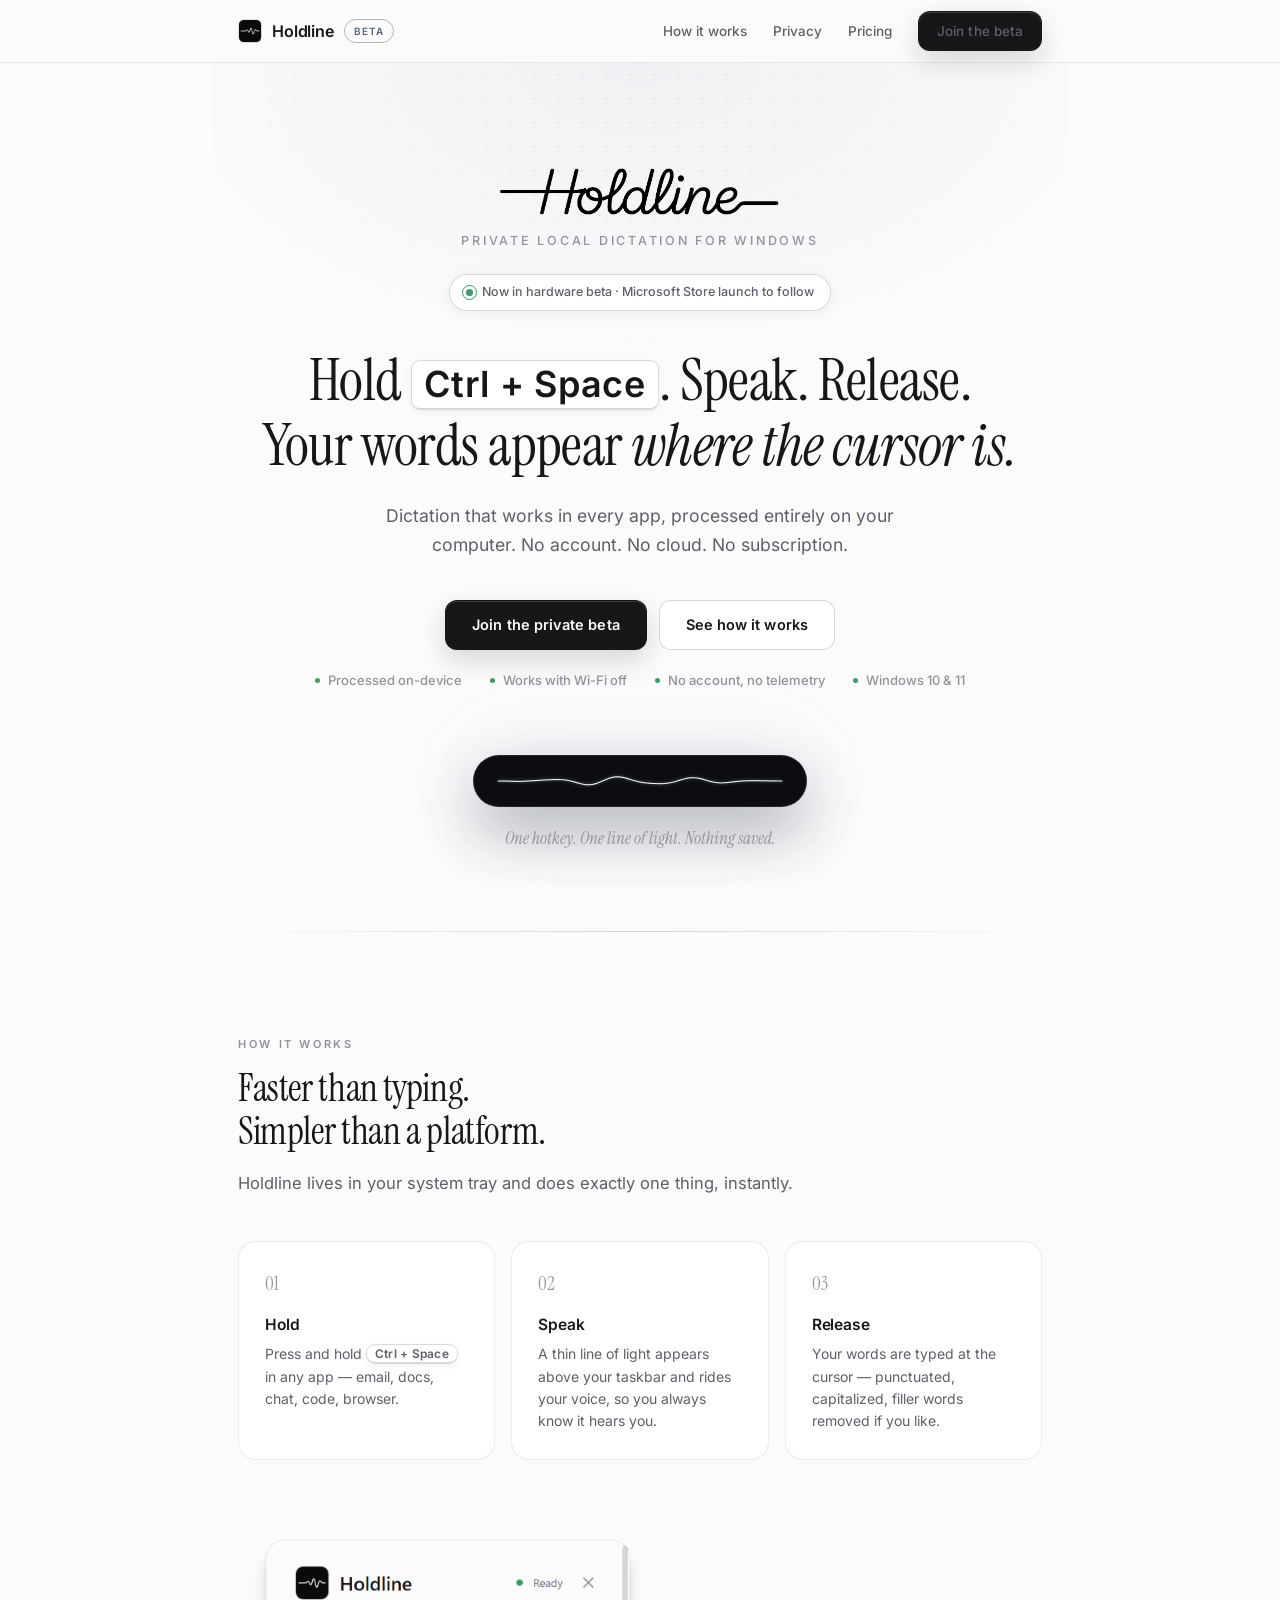
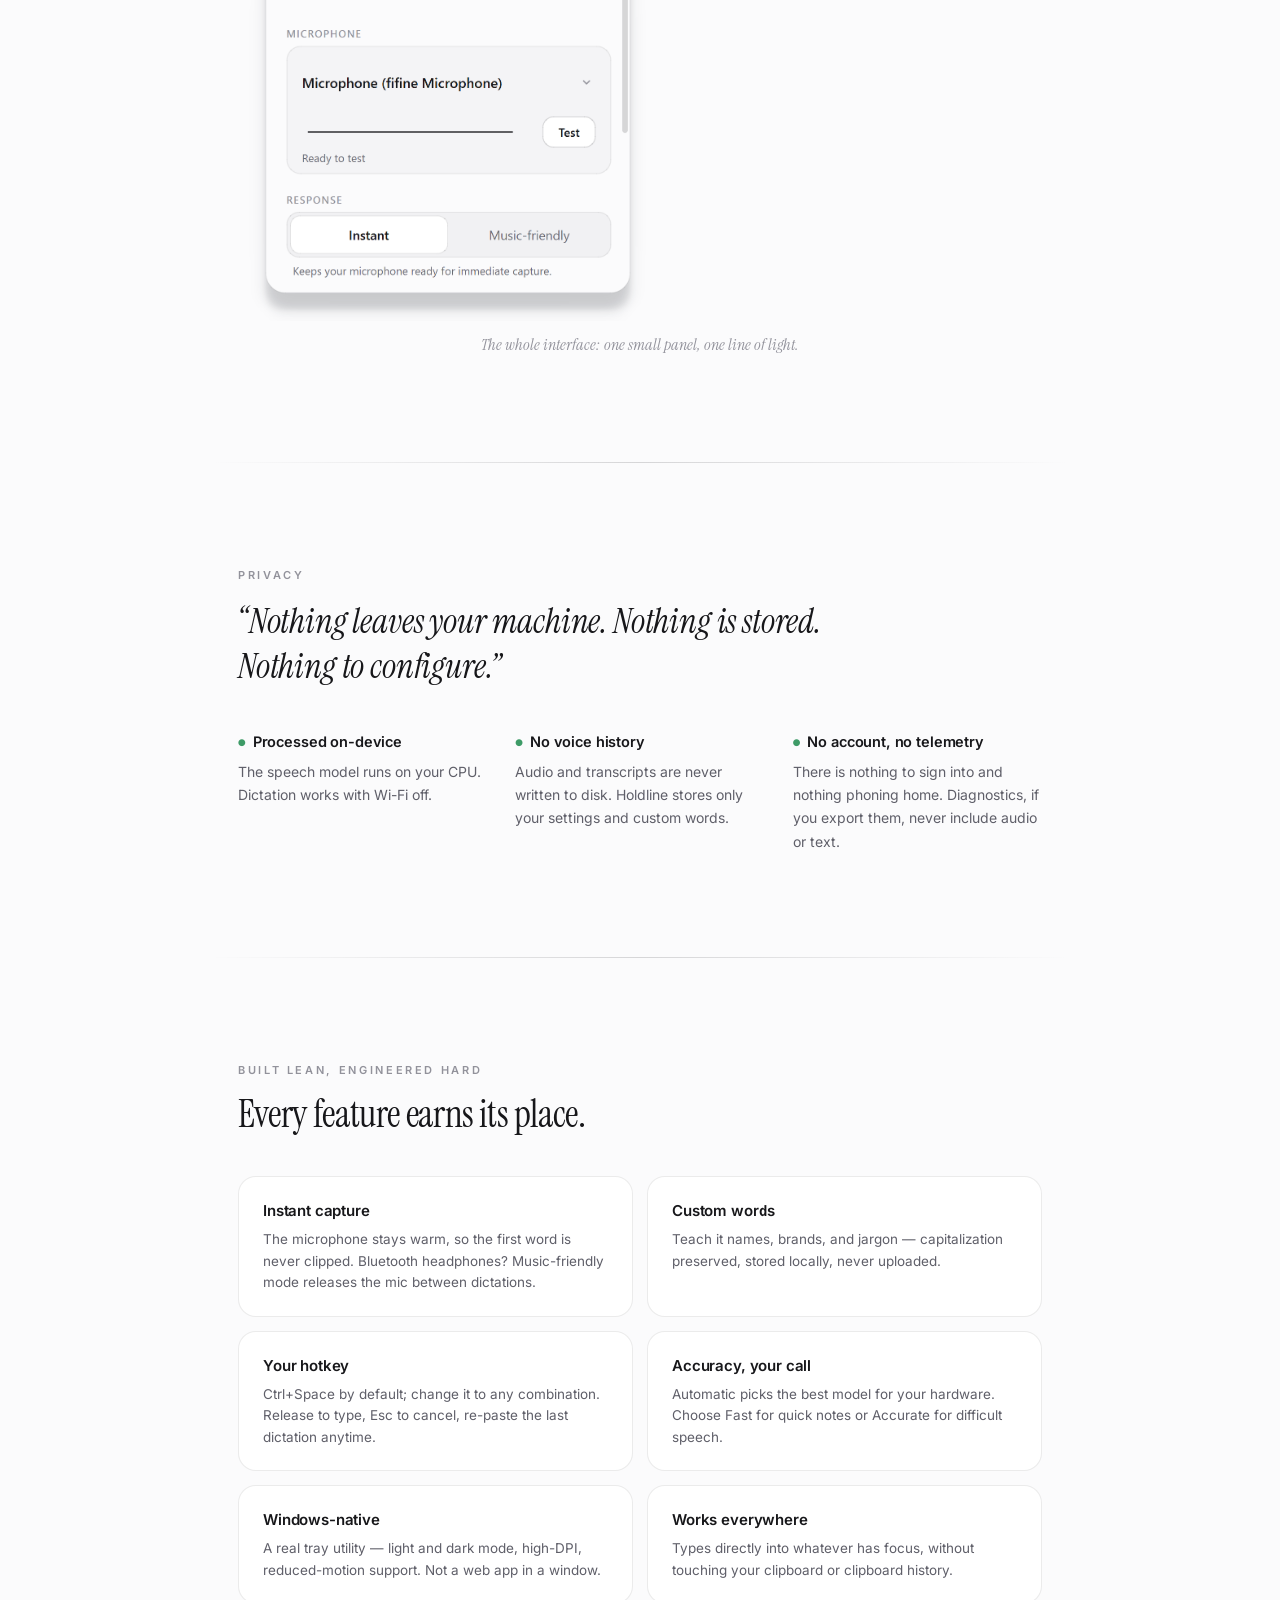
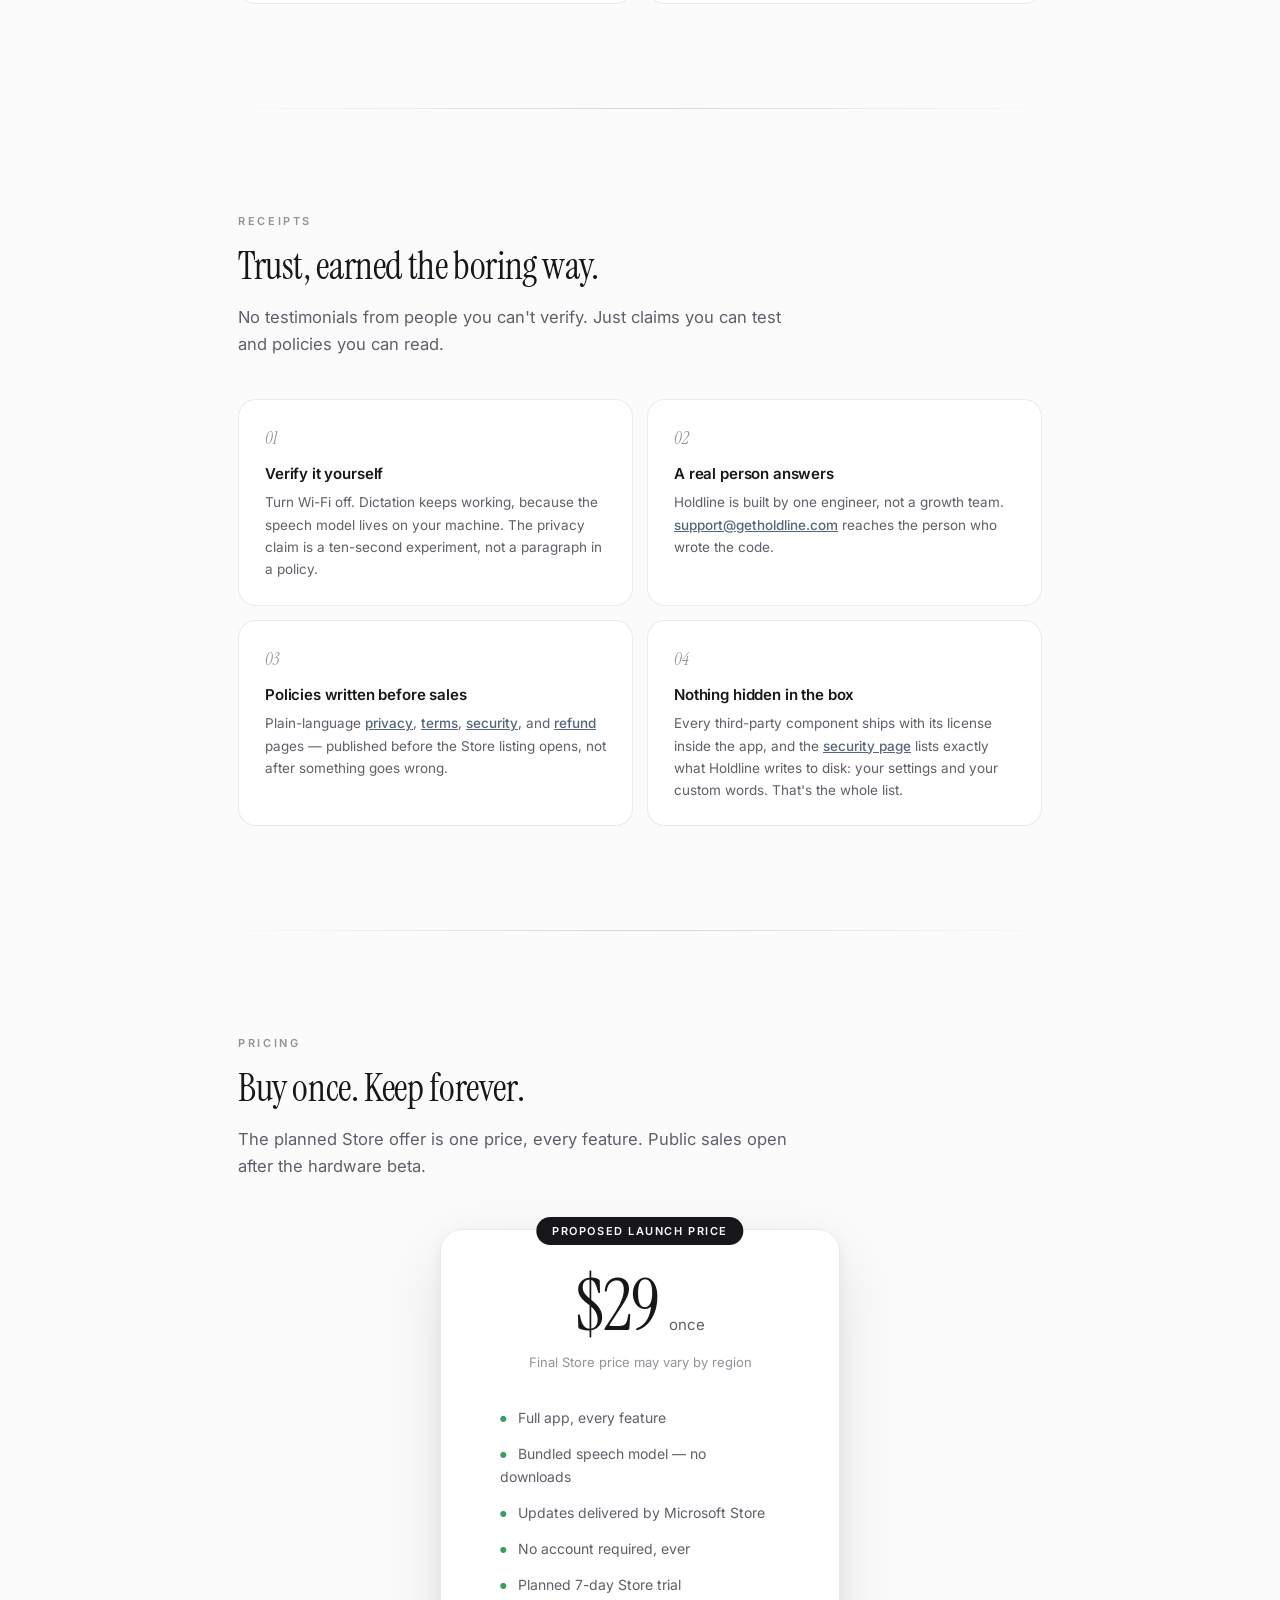
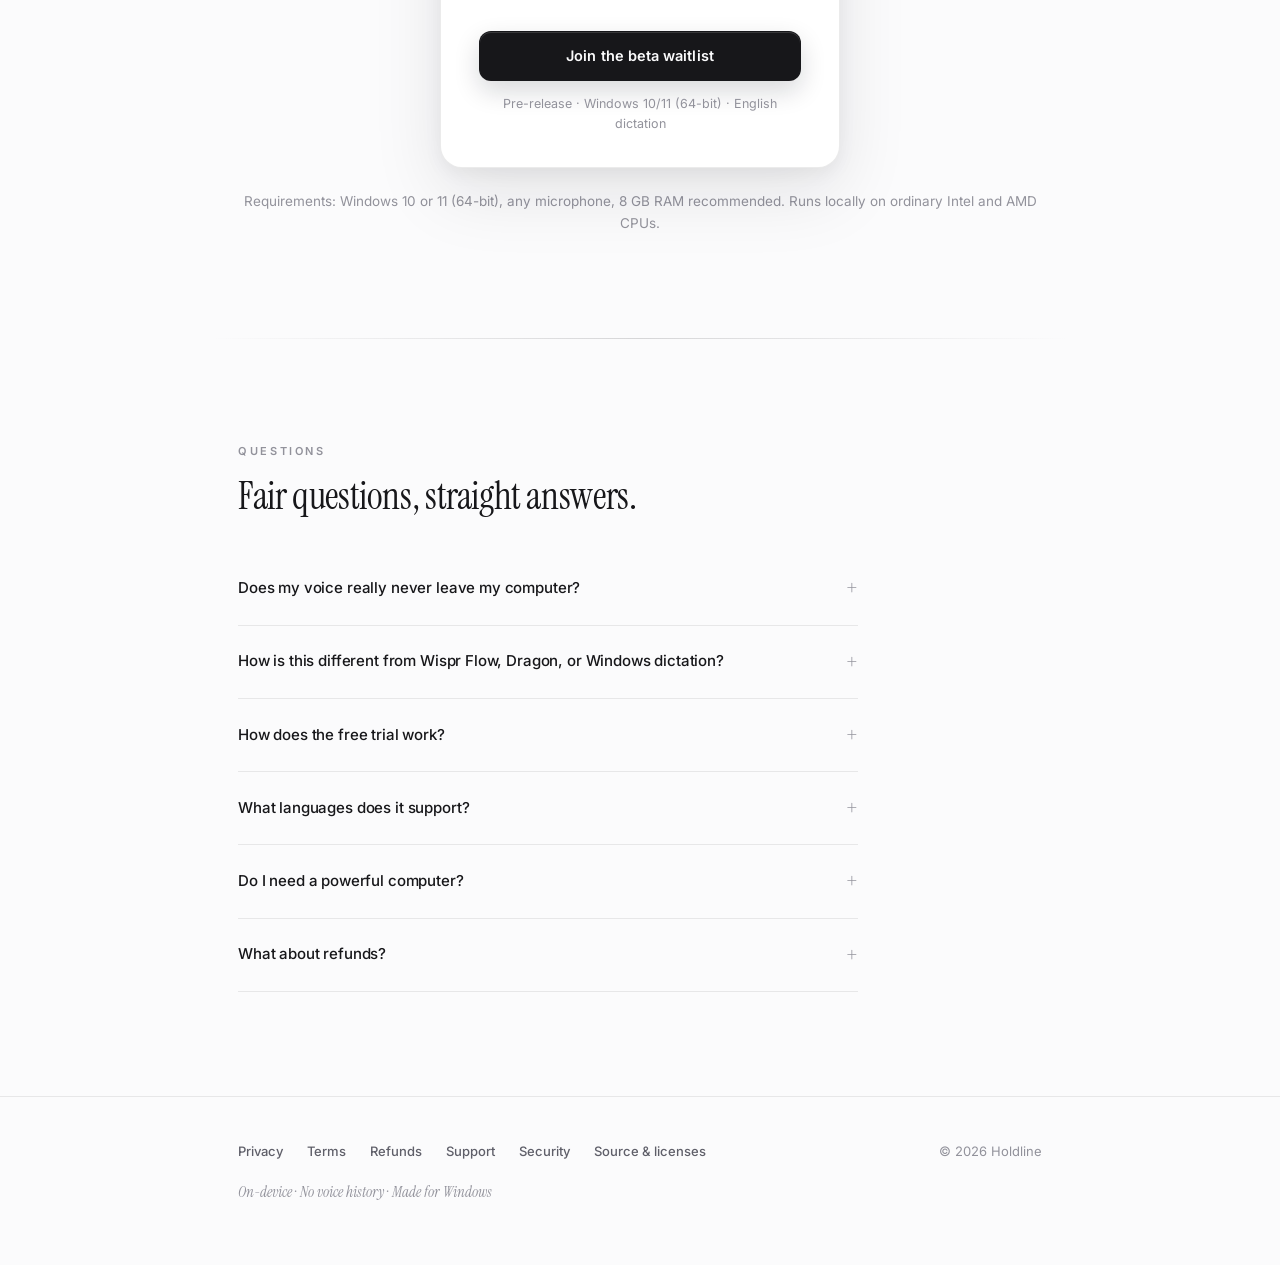
==== index.html @ 954774ad "Holdline storefront" ====
<!DOCTYPE html>
<html lang="en">
<head>
<meta charset="UTF-8">
<meta name="viewport" content="width=device-width, initial-scale=1.0">
<title>Holdline — private local dictation for Windows</title>
<meta name="description" content="Hold Ctrl+Space, speak, release — your words appear where the cursor is. Private, on-device English dictation for Windows. Join the Holdline beta.">
<link rel="icon" href="assets/favicon.ico">
<meta property="og:title" content="Holdline — private local dictation for Windows">
<meta property="og:description" content="One hotkey. One line of light. Nothing saved. Join the Windows beta.">
<meta property="og:type" content="website">
<meta property="og:url" content="https://getholdline.com">
<noscript><style>[data-reveal]{opacity:1 !important;transform:none !important}</style></noscript>
<style>
/* Self-hosted type — nothing loads from third parties on this page. */
@font-face{font-family:"Instrument Serif";src:url(assets/fonts/instrumentserif-400-normal.woff2) format("woff2");font-weight:400;font-style:normal;font-display:swap}
@font-face{font-family:"Instrument Serif";src:url(assets/fonts/instrumentserif-400-italic.woff2) format("woff2");font-weight:400;font-style:italic;font-display:swap}
@font-face{font-family:"Inter";src:url(assets/fonts/inter-400-normal.woff2) format("woff2");font-weight:400;font-style:normal;font-display:swap}
@font-face{font-family:"Inter";src:url(assets/fonts/inter-500-normal.woff2) format("woff2");font-weight:500;font-style:normal;font-display:swap}
@font-face{font-family:"Inter";src:url(assets/fonts/inter-600-normal.woff2) format("woff2");font-weight:600;font-style:normal;font-display:swap}

:root{
  --bg:#FBFBFC; --surface:#FFFFFF; --surface-2:#F4F4F6;
  --text:#17171A; --text-2:#5F5F69; --text-3:#92929B;
  --border:rgba(0,0,0,.08); --border-strong:rgba(20,20,25,.16);
  --accent:#55657A; --green:#3E9B67; --wave:#2B2B30;
  --radius:22px; --radius-ctl:12px;
  --font-display:"Instrument Serif",Georgia,"Times New Roman",serif;
  --font-body:"Inter","Segoe UI Variable Text","Segoe UI",system-ui,sans-serif;
  --shadow-soft:0 24px 70px rgba(15,18,28,.10),0 6px 18px rgba(15,18,28,.05);
}
@media (prefers-color-scheme: dark){
  :root{
    --bg:#161618; --surface:#1E1E21; --surface-2:#222226;
    --text:#F5F5F7; --text-2:#A8A8B1; --text-3:#7A7A83;
    --border:rgba(255,255,255,.09); --border-strong:rgba(255,255,255,.18);
    --accent:#8DA0B8; --green:#5CBB86; --wave:#D9D9DE;
    --shadow-soft:0 24px 70px rgba(0,0,0,.45),0 6px 18px rgba(0,0,0,.3);
  }
  .wordmark{filter:invert(1)}
  .shot-light{display:none}
  .shot-dark{display:block}
}
@media (prefers-color-scheme: light){
  .shot-dark{display:none}
  .shot-light{display:block}
}
*{box-sizing:border-box;margin:0;padding:0}
html{scroll-behavior:smooth}
body{
  font-family:var(--font-body);
  background:var(--bg); color:var(--text);
  font-size:16px; line-height:1.65;
  -webkit-font-smoothing:antialiased; text-rendering:optimizeLegibility;
}
::selection{background:color-mix(in srgb, var(--accent) 24%, transparent)}
.container{max-width:860px;margin:0 auto;padding:0 28px}
a{color:var(--accent)}

/* reveal-on-scroll (disabled under reduced motion) */
[data-reveal]{opacity:0;transform:translateY(14px);
  transition:opacity .7s cubic-bezier(.2,.6,.2,1), transform .7s cubic-bezier(.2,.6,.2,1)}
[data-reveal].in{opacity:1;transform:none}
@media (prefers-reduced-motion: reduce){
  [data-reveal]{opacity:1;transform:none;transition:none}
  html{scroll-behavior:auto}
}

/* header */
header{
  position:sticky;top:0;z-index:50;
  background:color-mix(in srgb, var(--bg) 86%, transparent);
  backdrop-filter:blur(14px);
  border-bottom:1px solid var(--border);
}
.nav{display:flex;align-items:center;gap:20px;height:62px}
.nav .brand{font-weight:600;font-size:16px;letter-spacing:-.01em;color:var(--text);
  text-decoration:none;display:flex;align-items:center;gap:10px}
.nav .brand img{width:24px;height:24px;border-radius:6px}
.nav .links{margin-left:auto;display:flex;gap:26px;align-items:center}
.nav .links a{color:var(--text-2);text-decoration:none;font-size:13.5px;font-weight:500}
.nav .links a:hover{color:var(--text)}

.btn{
  display:inline-block;text-decoration:none;text-align:center;
  padding:12px 26px;border-radius:12px;
  font-weight:600;font-size:14.5px;letter-spacing:.005em;
  border:1px solid transparent;cursor:pointer;
  transition:transform .16s ease, box-shadow .16s ease, background .16s ease, opacity .16s ease;
}
.btn-primary{
  background:var(--text);color:var(--bg);
  box-shadow:inset 0 1px 0 rgba(255,255,255,.14), 0 10px 26px rgba(15,18,28,.16);
}
.btn-primary:hover{transform:translateY(-1px);box-shadow:inset 0 1px 0 rgba(255,255,255,.14), 0 14px 32px rgba(15,18,28,.20)}
.btn-secondary{background:var(--surface);border-color:var(--border-strong);color:var(--text)}
.btn-secondary:hover{background:var(--surface-2);transform:translateY(-1px)}
.btn-small{padding:8px 18px;font-size:13.5px}

/* hero */
.hero{padding:104px 0 78px;text-align:center;position:relative}
.hero::before{
  content:"";position:absolute;inset:0;pointer-events:none;
  background:radial-gradient(720px 420px at 50% 0%,
    color-mix(in srgb, var(--accent) 7%, transparent), transparent 70%);
}
.hero>*{position:relative}
.wordmark{width:min(280px,68vw);height:auto;margin-bottom:8px}
.hero .tag{
  color:var(--text-3);font-size:12.5px;font-weight:500;
  letter-spacing:.22em;text-transform:uppercase;margin-bottom:46px;
}
.hero h1{
  font-family:var(--font-display);font-weight:400;
  font-size:clamp(36px,6vw,58px);letter-spacing:-.01em;
  line-height:1.12;margin-bottom:22px;
}
.hero h1 em{font-style:italic}
.hero .sub{color:var(--text-2);font-size:17.5px;max-width:520px;margin:0 auto 40px;line-height:1.7}
.hero .cta{display:flex;gap:12px;justify-content:center;flex-wrap:wrap;margin-bottom:16px}
.hero .fine{color:var(--text-3);font-size:13px}
kbd{
  background:var(--surface);border:1px solid var(--border-strong);
  border-bottom-width:2px;border-radius:9px;padding:1px 12px 2px;
  font-family:var(--font-body);font-size:.62em;font-weight:600;
  letter-spacing:.02em;white-space:nowrap;vertical-align:.08em;
  box-shadow:0 2px 6px rgba(15,18,28,.06);
}
.steps kbd, .sub kbd{font-size:.85em;padding:1px 8px}

/* the line */
.line-stage{margin:64px auto 0;max-width:520px}
.line-shell{
  background:#0C0D11;border:1px solid rgba(255,255,255,.10);
  border-radius:999px;padding:11px 20px;width:334px;margin:0 auto;
  box-shadow:0 24px 60px rgba(15,18,28,.32), 0 0 90px rgba(120,160,210,.10);
}
canvas#wave{display:block;width:292px;height:28px}
.line-caption{
  font-family:var(--font-display);font-style:italic;
  color:var(--text-3);font-size:16.5px;margin-top:18px;text-align:center;
}

/* sections */
section{padding:104px 0;position:relative}
section::before{
  content:"";position:absolute;top:0;left:50%;transform:translateX(-50%);
  width:min(860px,88vw);height:1px;
  background:linear-gradient(90deg, transparent, var(--border-strong), transparent);
}
.kicker{
  font-size:11px;font-weight:600;letter-spacing:.24em;color:var(--text-3);
  text-transform:uppercase;margin-bottom:14px;
}
h2{
  font-family:var(--font-display);font-weight:400;
  font-size:clamp(28px,4vw,38px);letter-spacing:-.01em;line-height:1.15;
  margin-bottom:16px;
}
.lede{color:var(--text-2);font-size:16.5px;max-width:560px}

.steps{display:grid;grid-template-columns:repeat(3,1fr);gap:16px;margin-top:44px}
.card-hover{transition:transform .18s ease, box-shadow .18s ease, border-color .18s ease}
.card-hover:hover{transform:translateY(-2px);box-shadow:var(--shadow-soft);border-color:var(--border-strong)}
.step{background:var(--surface);border:1px solid var(--border);border-radius:18px;padding:26px}
.step .n{
  font-family:var(--font-display);font-size:19px;color:var(--text-3);
  margin-bottom:12px;
}
.step h3{font-size:15.5px;font-weight:600;margin-bottom:6px;letter-spacing:-.01em}
.step p{color:var(--text-2);font-size:14px;line-height:1.6}

.privacy blockquote{
  font-family:var(--font-display);font-style:italic;font-weight:400;
  font-size:clamp(26px,3.6vw,34px);letter-spacing:-.005em;
  line-height:1.35;max-width:640px;
}
.privacy .points{margin-top:40px;display:grid;grid-template-columns:repeat(3,1fr);gap:28px}
.point{font-size:14px;color:var(--text-2);line-height:1.65}
.point b{display:block;color:var(--text);font-size:14.5px;font-weight:600;margin-bottom:6px;letter-spacing:-.01em}
.point .dot{color:var(--green);margin-right:7px;font-size:9px;vertical-align:2px}

.shot{margin-top:52px;text-align:center}
.shot img{max-width:min(420px,88vw);height:auto;border-radius:18px}
.shot figcaption{font-family:var(--font-display);font-style:italic;color:var(--text-3);font-size:15.5px;margin-top:12px}

.features{display:grid;grid-template-columns:1fr 1fr;gap:14px;margin-top:40px}
.feature{background:var(--surface);border:1px solid var(--border);border-radius:18px;padding:22px 24px}
.feature h3{font-size:15px;font-weight:600;margin-bottom:5px;letter-spacing:-.01em}
.feature p{color:var(--text-2);font-size:13.5px;line-height:1.6}

/* pricing */
.price-card{
  max-width:400px;margin:48px auto 0;background:var(--surface);
  border:1px solid var(--border);border-radius:var(--radius);
  padding:40px 38px 32px;text-align:center;
  box-shadow:var(--shadow-soft);position:relative;
}
.price-badge{
  position:absolute;top:-13px;left:50%;transform:translateX(-50%);
  background:var(--text);color:var(--bg);
  font-size:11px;font-weight:600;letter-spacing:.14em;text-transform:uppercase;
  padding:5px 16px;border-radius:999px;white-space:nowrap;
}
.price{font-family:var(--font-display);font-size:72px;font-weight:400;letter-spacing:-.02em;line-height:1}
.price small{font-family:var(--font-body);font-size:15px;color:var(--text-2);font-weight:400;letter-spacing:0}
.price-card .later{color:var(--text-3);font-size:13px;margin:10px 0 26px}
.includes{list-style:none;text-align:left;margin:0 auto 28px;max-width:280px}
.includes li{padding:6.5px 0;font-size:14px;color:var(--text-2)}
.includes li::before{content:"●";color:var(--green);font-size:8px;vertical-align:2px;margin-right:11px}
.price-card .btn{width:100%}
.price-card .fine{color:var(--text-3);font-size:12.5px;margin-top:13px}

/* faq */
.faq{max-width:620px;margin-top:34px}
details{border-bottom:1px solid var(--border);padding:18px 0}
summary{font-weight:500;font-size:15px;cursor:pointer;list-style:none;
  display:flex;justify-content:space-between;align-items:center;gap:16px;letter-spacing:-.01em}
summary::-webkit-details-marker{display:none}
summary::after{content:"+";font-family:var(--font-display);color:var(--text-3);font-size:22px;font-weight:400;flex:none}
details[open] summary::after{content:"–"}
details p{color:var(--text-2);font-size:14px;padding-top:10px;max-width:560px;line-height:1.7}

/* requirements + footer */
.reqs{color:var(--text-3);font-size:13.5px;margin-top:22px}
footer{border-top:1px solid var(--border);padding:44px 0 60px;color:var(--text-3);font-size:13px}
footer .cols{display:flex;justify-content:space-between;gap:24px;flex-wrap:wrap}
footer a{color:var(--text-2);text-decoration:none;margin-right:20px;font-weight:500}
footer a:hover{color:var(--text)}
footer .promise{
  font-family:var(--font-display);font-style:italic;
  font-size:15px;margin-top:18px;
}

/* hero texture: a quiet dot grid fading out from the top */
.hero::after{
  content:"";position:absolute;inset:0 0 30%;pointer-events:none;
  background-image:radial-gradient(
    color-mix(in srgb, var(--text) 8%, transparent) 1px, transparent 1.5px);
  background-size:24px 24px;
  -webkit-mask-image:radial-gradient(640px 380px at 50% 12%, #000 15%, transparent 72%);
  mask-image:radial-gradient(640px 380px at 50% 12%, #000 15%, transparent 72%);
}

/* beta status chip */
.chip{
  display:inline-flex;align-items:center;gap:9px;
  background:var(--surface);border:1px solid var(--border-strong);
  border-radius:999px;padding:7px 16px;
  font-size:12.5px;font-weight:500;color:var(--text-2);
  margin-bottom:38px;box-shadow:0 2px 12px rgba(15,18,28,.06);
}
.chip .pulse{width:7px;height:7px;border-radius:50%;background:var(--green);position:relative;flex:none}
.chip .pulse::after{
  content:"";position:absolute;inset:-4px;border-radius:50%;
  border:1px solid var(--green);animation:chippulse 2.4s ease-out infinite;
}
@keyframes chippulse{0%{transform:scale(.5);opacity:.8}70%,100%{transform:scale(1.4);opacity:0}}

/* trust strip under the CTAs */
.trust-strip{
  display:flex;gap:10px 28px;justify-content:center;flex-wrap:wrap;
  margin-top:20px;font-size:13px;color:var(--text-3);font-weight:500;
}
.trust-strip span{display:inline-flex;align-items:center;gap:8px}
.trust-strip .t-dot{width:5px;height:5px;border-radius:50%;background:var(--green);flex:none}

/* nav beta badge */
.badge{
  font-size:10px;font-weight:600;letter-spacing:.1em;text-transform:uppercase;
  color:var(--accent);border:1px solid color-mix(in srgb, var(--accent) 45%, transparent);
  border-radius:999px;padding:2.5px 9px;
}

/* receipts (trust section) */
.receipts{display:grid;grid-template-columns:1fr 1fr;gap:14px;margin-top:40px}
.receipt{background:var(--surface);border:1px solid var(--border);border-radius:18px;padding:24px 26px}
.receipt .num{font-family:var(--font-display);font-style:italic;color:var(--text-3);font-size:17px;display:block;margin-bottom:10px}
.receipt h3{font-size:15px;font-weight:600;margin-bottom:5px;letter-spacing:-.01em}
.receipt p{color:var(--text-2);font-size:13.5px;line-height:1.65}
.receipt a{font-weight:500}

@media (max-width:720px){
  .steps,.privacy .points,.features,.receipts{grid-template-columns:1fr}
  .nav .links a.hide-sm{display:none}
  section{padding:78px 0}
  .hero{padding:72px 0 60px}
}
@media (prefers-reduced-motion: reduce){
  .chip .pulse::after{animation:none;display:none}
}
</style>
</head>
<body>

<header>
  <div class="container nav">
    <a class="brand" href="#top">
      <img src="assets/favicon.ico" alt=""> Holdline <span class="badge">Beta</span>
    </a>
    <nav class="links">
      <a href="#how" class="hide-sm">How it works</a>
      <a href="#privacy" class="hide-sm">Privacy</a>
      <a href="#pricing" class="hide-sm">Pricing</a>
      <a class="btn btn-primary btn-small beta-link" href="mailto:support@getholdline.com?subject=Holdline%20beta">Join the beta</a>
    </nav>
  </div>
</header>

<main id="top">

  <div class="container hero">
    <img class="wordmark" src="assets/holdline-wordmark.png" alt="Holdline">
    <div class="tag" style="margin-bottom:22px">Private local dictation for Windows</div>
    <div><span class="chip"><span class="pulse"></span>Now in hardware beta · Microsoft Store launch to follow</span></div>
    <h1>Hold <kbd>Ctrl + Space</kbd>. Speak. Release.<br>Your words appear <em>where the cursor is.</em></h1>
    <p class="sub">
      Dictation that works in every app, processed entirely on your computer.
      No account. No cloud. No subscription.
    </p>
    <div class="cta">
      <a class="btn btn-primary beta-link" href="mailto:support@getholdline.com?subject=Holdline%20beta">Join the private beta</a>
      <a class="btn btn-secondary" href="#how">See how it works</a>
    </div>
    <div class="trust-strip" aria-label="Holdline commitments">
      <span><span class="t-dot"></span>Processed on-device</span>
      <span><span class="t-dot"></span>Works with Wi-Fi off</span>
      <span><span class="t-dot"></span>No account, no telemetry</span>
      <span><span class="t-dot"></span>Windows 10 &amp; 11</span>
    </div>

    <div class="line-stage">
      <div class="line-shell"><canvas id="wave" width="584" height="56"></canvas></div>
      <div class="line-caption">One hotkey. One line of light. Nothing saved.</div>
    </div>
  </div>

  <section id="how">
    <div class="container" data-reveal>
      <div class="kicker">How it works</div>
      <h2>Faster than typing.<br>Simpler than a platform.</h2>
      <p class="lede">Holdline lives in your system tray and does exactly one thing, instantly.</p>
      <div class="steps">
        <div class="step card-hover"><div class="n">01</div><h3>Hold</h3>
          <p>Press and hold <kbd>Ctrl + Space</kbd> in any app — email, docs, chat, code, browser.</p></div>
        <div class="step card-hover"><div class="n">02</div><h3>Speak</h3>
          <p>A thin line of light appears above your taskbar and rides your voice, so you always know it hears you.</p></div>
        <div class="step card-hover"><div class="n">03</div><h3>Release</h3>
          <p>Your words are typed at the cursor — punctuated, capitalized, filler words removed if you like.</p></div>
      </div>
      <figure class="shot">
        <img class="shot-light" src="assets/panel-main-light.png" alt="The Holdline control panel: microphone test, response mode, and settings">
        <img class="shot-dark" src="assets/panel-main-dark.png" alt="The Holdline control panel in dark mode">
        <figcaption>The whole interface: one small panel, one line of light.</figcaption>
      </figure>
    </div>
  </section>

  <section id="privacy" class="privacy">
    <div class="container" data-reveal>
      <div class="kicker">Privacy</div>
      <blockquote>“Nothing leaves your machine. Nothing is stored. Nothing to&nbsp;configure.”</blockquote>
      <div class="points">
        <div class="point"><b><span class="dot">●</span>Processed on-device</b>
          The speech model runs on your CPU. Dictation works with Wi-Fi off.</div>
        <div class="point"><b><span class="dot">●</span>No voice history</b>
          Audio and transcripts are never written to disk. Holdline stores only your settings and custom words.</div>
        <div class="point"><b><span class="dot">●</span>No account, no telemetry</b>
          There is nothing to sign into and nothing phoning home. Diagnostics, if you export them, never include audio or text.</div>
      </div>
    </div>
  </section>

  <section id="features">
    <div class="container" data-reveal>
      <div class="kicker">Built lean, engineered hard</div>
      <h2>Every feature earns its place.</h2>
      <div class="features">
        <div class="feature card-hover"><h3>Instant capture</h3>
          <p>The microphone stays warm, so the first word is never clipped. Bluetooth headphones? Music-friendly mode releases the mic between dictations.</p></div>
        <div class="feature card-hover"><h3>Custom words</h3>
          <p>Teach it names, brands, and jargon — capitalization preserved, stored locally, never uploaded.</p></div>
        <div class="feature card-hover"><h3>Your hotkey</h3>
          <p>Ctrl+Space by default; change it to any combination. Release to type, Esc to cancel, re-paste the last dictation anytime.</p></div>
        <div class="feature card-hover"><h3>Accuracy, your call</h3>
          <p>Automatic picks the best model for your hardware. Choose Fast for quick notes or Accurate for difficult speech.</p></div>
        <div class="feature card-hover"><h3>Windows-native</h3>
          <p>A real tray utility — light and dark mode, high-DPI, reduced-motion support. Not a web app in a window.</p></div>
        <div class="feature card-hover"><h3>Works everywhere</h3>
          <p>Types directly into whatever has focus, without touching your clipboard or clipboard history.</p></div>
      </div>
    </div>
  </section>

  <section id="trust">
    <div class="container" data-reveal>
      <div class="kicker">Receipts</div>
      <h2>Trust, earned the boring way.</h2>
      <p class="lede">No testimonials from people you can't verify. Just claims you can test and policies you can read.</p>
      <div class="receipts">
        <div class="receipt card-hover"><span class="num">01</span>
          <h3>Verify it yourself</h3>
          <p>Turn Wi-Fi off. Dictation keeps working, because the speech model lives on your machine. The privacy claim is a ten-second experiment, not a paragraph in a policy.</p></div>
        <div class="receipt card-hover"><span class="num">02</span>
          <h3>A real person answers</h3>
          <p>Holdline is built by one engineer, not a growth team. <a href="mailto:support@getholdline.com">support@getholdline.com</a> reaches the person who wrote the code.</p></div>
        <div class="receipt card-hover"><span class="num">03</span>
          <h3>Policies written before sales</h3>
          <p>Plain-language <a href="privacy.html">privacy</a>, <a href="terms.html">terms</a>, <a href="security.html">security</a>, and <a href="refunds.html">refund</a> pages — published before the Store listing opens, not after something goes wrong.</p></div>
        <div class="receipt card-hover"><span class="num">04</span>
          <h3>Nothing hidden in the box</h3>
          <p>Every third-party component ships with its license inside the app, and the <a href="security.html">security page</a> lists exactly what Holdline writes to disk: your settings and your custom words. That's the whole list.</p></div>
      </div>
    </div>
  </section>

  <section id="pricing">
    <div class="container" data-reveal>
      <div class="kicker">Pricing</div>
      <h2>Buy once. Keep forever.</h2>
      <p class="lede">The planned Store offer is one price, every feature. Public sales open after the hardware beta.</p>
      <div class="price-card">
        <div class="price-badge">Proposed launch price</div>
        <div class="price">$29 <small>once</small></div>
        <div class="later">Final Store price may vary by region</div>
        <ul class="includes">
          <li>Full app, every feature</li>
          <li>Bundled speech model — no downloads</li>
          <li>Updates delivered by Microsoft Store</li>
          <li>No account required, ever</li>
          <li>Planned 7-day Store trial</li>
        </ul>
        <a class="btn btn-primary beta-link" href="mailto:support@getholdline.com?subject=Holdline%20beta" data-beta>Join the beta waitlist</a>
        <div class="fine">Pre-release · Windows 10/11 (64-bit) · English dictation</div>
      </div>
      <p class="reqs" style="text-align:center">
        Requirements: Windows 10 or 11 (64-bit), any microphone, 8 GB RAM recommended.
        Runs locally on ordinary Intel and AMD CPUs.
      </p>
    </div>
  </section>

  <section id="faq">
    <div class="container" data-reveal>
      <div class="kicker">Questions</div>
      <h2>Fair questions, straight answers.</h2>
      <div class="faq">
        <details>
          <summary>Does my voice really never leave my computer?</summary>
          <p>Really. The speech model is bundled inside the installer and runs locally. Dictation works with your network cable unplugged. Audio and transcripts are never saved — the only things Holdline writes to disk are your preferences and any custom words you add.</p>
        </details>
        <details>
          <summary>How is this different from Wispr Flow, Dragon, or Windows dictation?</summary>
          <p>Holdline is deliberately narrow: one hotkey, local English transcription, and direct typing into the active app. It does not require an account or a cloud speech service. The proposed launch price is $29 once.</p>
        </details>
        <details>
          <summary>How does the free trial work?</summary>
          <p>A 7-day Microsoft Store trial is planned for launch. Trial availability and regional terms will be confirmed on the Store listing before sales open.</p>
        </details>
        <details>
          <summary>What languages does it support?</summary>
          <p>Holdline v1 is tuned for English for the lowest latency. More languages are on the roadmap.</p>
        </details>
        <details>
          <summary>Do I need a powerful computer?</summary>
          <p>No. Holdline picks an appropriate local model and runs on ordinary Intel and AMD CPUs. The hardware beta will establish the final minimum and recommended specifications.</p>
        </details>
        <details>
          <summary>What about refunds?</summary>
          <p>Microsoft Store purchases follow the Store's return process and applicable law. Read the <a href="refunds.html">refund policy</a> before buying.</p>
        </details>
      </div>
    </div>
  </section>

</main>

<footer>
  <div class="container">
    <div class="cols">
      <div>
        <a href="privacy.html">Privacy</a>
        <a href="terms.html">Terms</a>
        <a href="refunds.html">Refunds</a>
        <a href="support.html">Support</a>
        <a href="security.html">Security</a>
        <a href="https://github.com/justinjireh/holdline" rel="noopener">Source &amp; licenses</a>
      </div>
      <div>© 2026 Holdline</div>
    </div>
    <div class="promise">On-device · No voice history · Made for Windows</div>
  </div>
</footer>

<script>
/* Replace STORE_URL only after the public Partner Center listing is live. */
const STORE_URL = "";
if (STORE_URL) {
  for (const el of document.querySelectorAll(".beta-link")) {
    el.href = STORE_URL;
    el.textContent = "Get Holdline from Microsoft Store";
  }
}

/* ---- reveal on scroll ---- */
if (!matchMedia("(prefers-reduced-motion: reduce)").matches) {
  const io = new IntersectionObserver((entries) => {
    for (const entry of entries) {
      if (entry.isIntersecting) { entry.target.classList.add("in"); io.unobserve(entry.target); }
    }
  }, { threshold: 0.12 });
  document.querySelectorAll("[data-reveal]").forEach((el) => io.observe(el));
} else {
  document.querySelectorAll("[data-reveal]").forEach((el) => el.classList.add("in"));
}

/* ---- the line of light ------------------------------------------------
   The brand element: a calm hairline that periodically rides a simulated
   voice, exactly in the product's visual language. */
const canvas = document.getElementById("wave");
const cx = canvas.getContext("2d");
const reduced = matchMedia("(prefers-reduced-motion: reduce)").matches;
const N = 73;
const U = Array.from({length: N}, (_, i) => -1 + 2 * i / (N - 1));
const TAPER = U.map(u => Math.max(0, 1 - u * u) ** 1.7);
let phase = 0, phase2 = 0, energy = 0, velocity = 0, target = 0, balance = 0, shownBalance = 0;

/* a little speech script: [duration s, energy, spectral lean] */
const SCRIPT = [[1.6,0,0],[.22,.55,-.4],[.16,.85,.1],[.12,.35,.6],[.2,.7,-.2],
  [.14,.5,.5],[.26,.8,-.5],[.18,.3,.3],[.5,0,0],[.2,.6,-.3],[.16,.9,.2],
  [.14,.45,.6],[.22,.75,-.4],[2.4,0,0]];
let scriptIdx = 0, scriptT = 0;

function springStep(pos, vel, tgt, dt, tau) {
  const omega = 2 / Math.max(.001, tau);
  const disp = pos - tgt, decay = Math.exp(-omega * dt);
  const coupled = (vel + omega * disp) * dt;
  return [tgt + (disp + coupled) * decay, (vel - omega * coupled) * decay];
}

let last = performance.now();
function frame(now) {
  requestAnimationFrame(frame);
  const dt = Math.min(.05, (now - last) / 1000); last = now;

  scriptT += dt;
  const [dur, e, b] = SCRIPT[scriptIdx];
  if (scriptT >= dur) { scriptT = 0; scriptIdx = (scriptIdx + 1) % SCRIPT.length; }
  target = e * (0.75 + 0.25 * Math.sin(now / 90));
  balance = b;

  if (reduced) { energy = 0; } else {
    [energy, velocity] = springStep(energy, velocity, target, dt,
      target > energy ? .02 : .15);
    shownBalance += (balance - shownBalance) * Math.min(1, dt / .12);
    phase += 2 * Math.PI * (0.22 + 0.72 * Math.min(1, energy * 3)) * dt;
    phase2 += 2 * Math.PI * 0.071 * dt;
  }

  const W = canvas.width, H = canvas.height, mid = H / 2;
  cx.clearRect(0, 0, W, H);
  const amp = 18 * (0.16 + 0.84 * energy ** .72) * Math.min(1, energy * 6 + 0.06);
  const s1 = Math.sin(phase), c1 = Math.cos(phase);
  const s2 = Math.sin(-.61 * phase + phase2), c2 = Math.cos(-.61 * phase + phase2);
  cx.beginPath();
  for (let i = 0; i < N; i++) {
    const u = U[i];
    const p = Math.sin(4 * Math.PI * u) * c1 + Math.cos(4 * Math.PI * u) * s1;
    const q = Math.sin(6.7 * Math.PI * u + .64) * c2 + Math.cos(6.7 * Math.PI * u + .64) * s2;
    const lean = Math.max(.2, 1 + .55 * shownBalance * u);
    const y = mid - amp * lean * TAPER[i] * (0.78 * p + 0.22 * q);
    const x = 8 + (u + 1) / 2 * (W - 16);
    i ? cx.lineTo(x, y) : cx.moveTo(x, y);
  }
  cx.strokeStyle = "rgba(247,249,252,.96)";
  cx.lineWidth = 2.2; cx.lineCap = "round"; cx.lineJoin = "round";
  cx.shadowColor = "rgba(200,225,250,.5)"; cx.shadowBlur = 7;
  cx.stroke();
  cx.shadowBlur = 0;
}
requestAnimationFrame(frame);
</script>
</body>
</html>
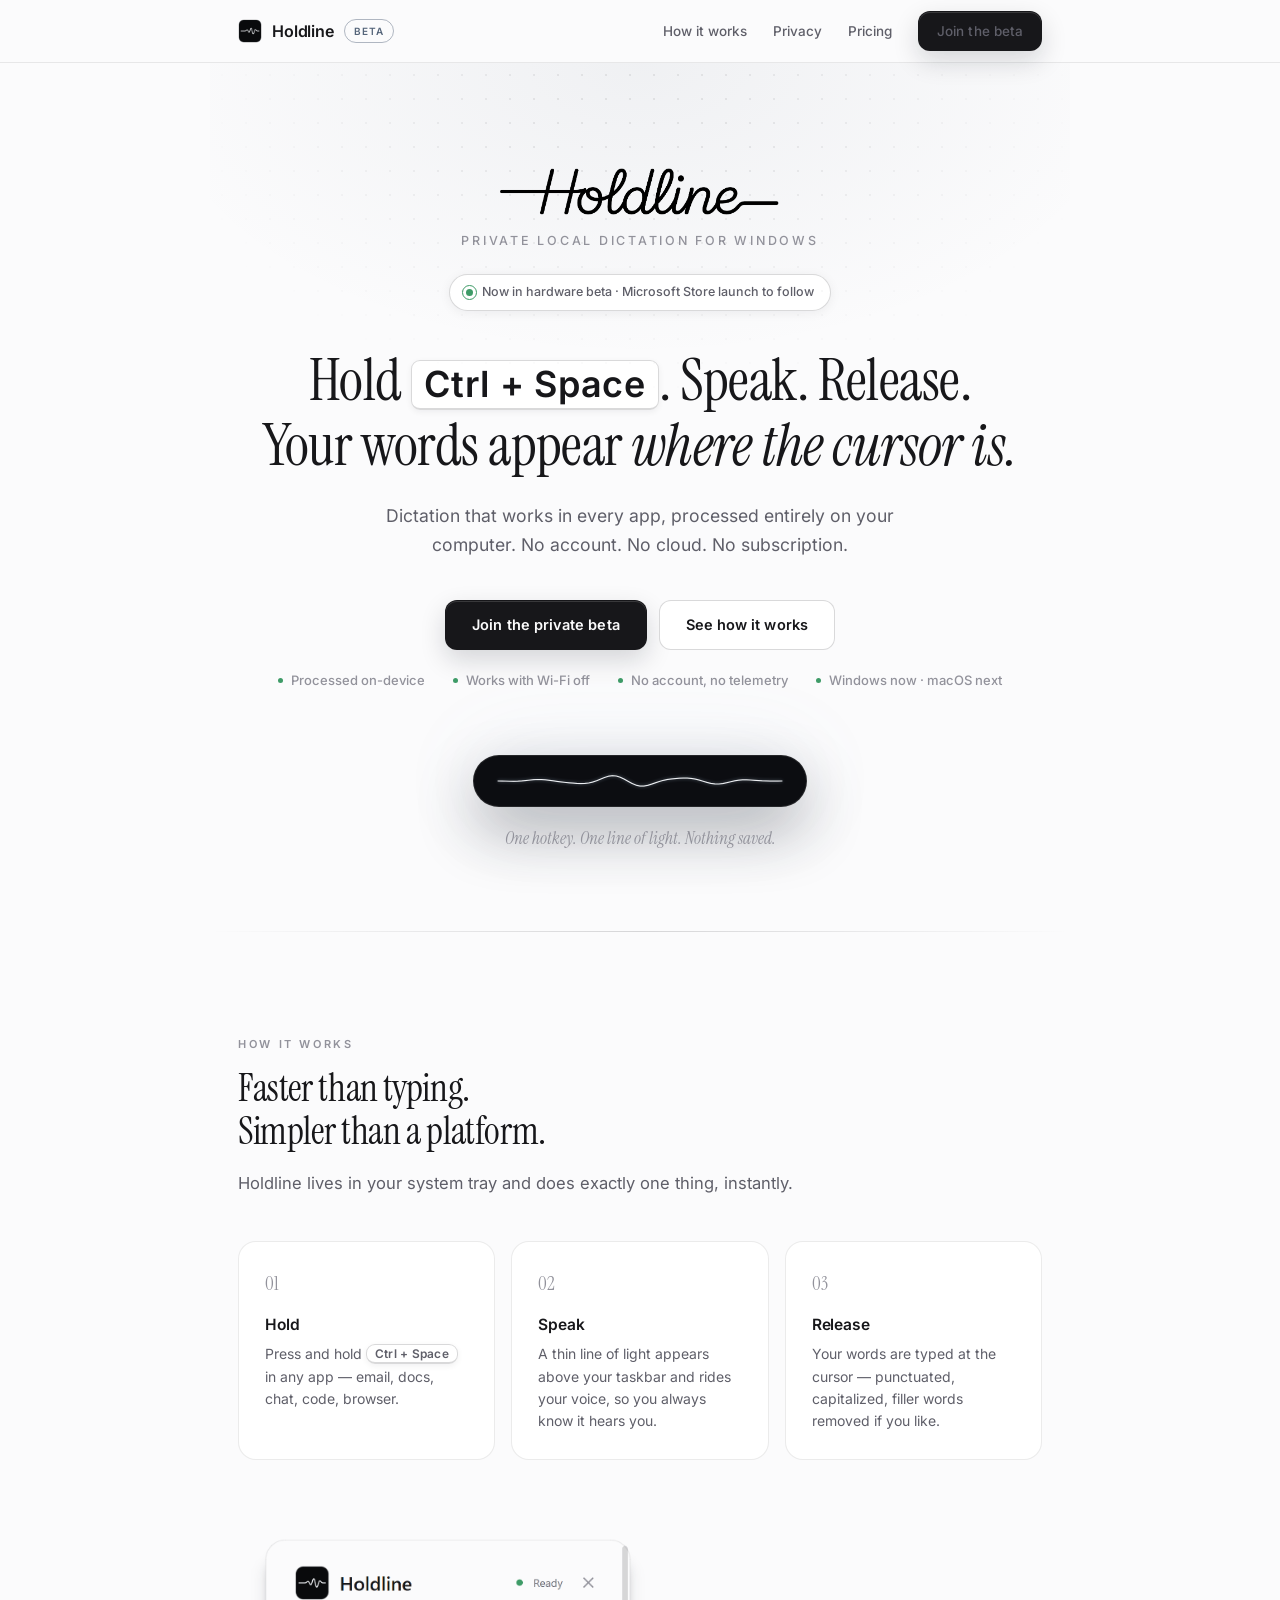
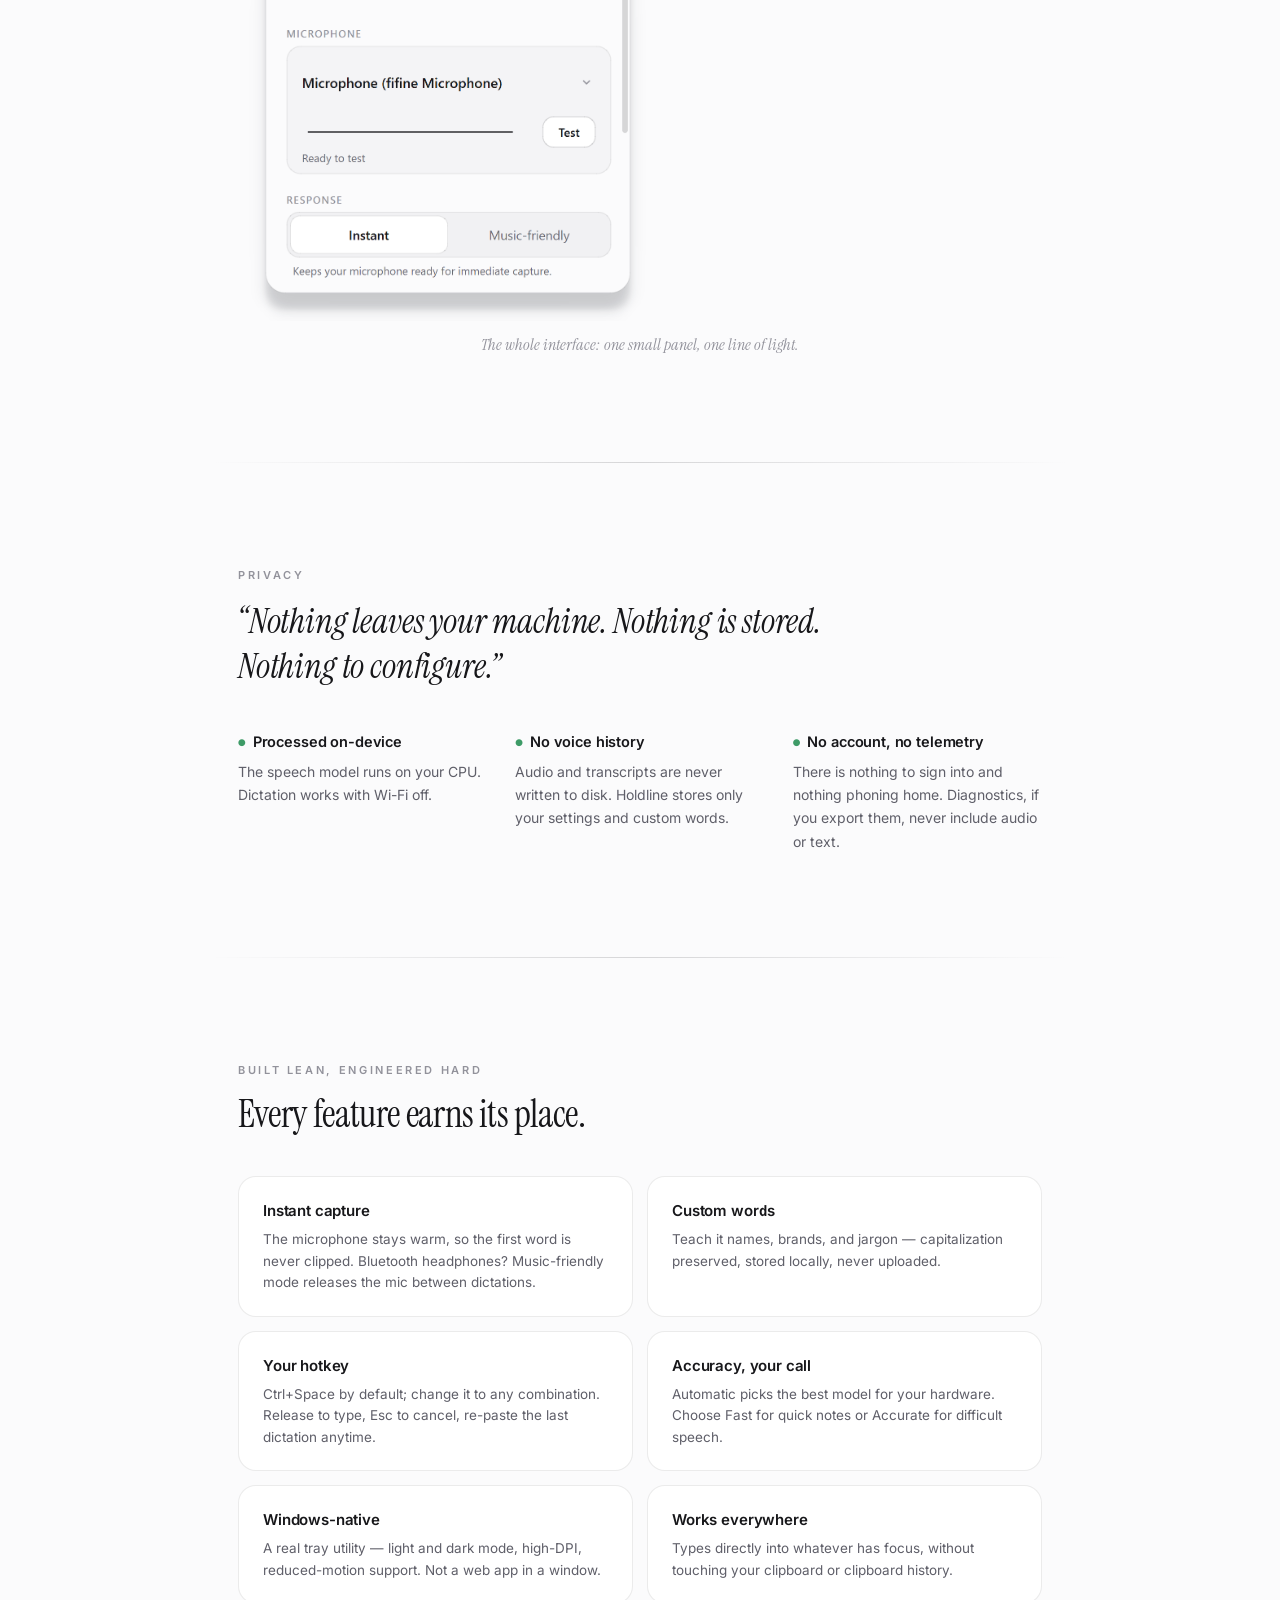
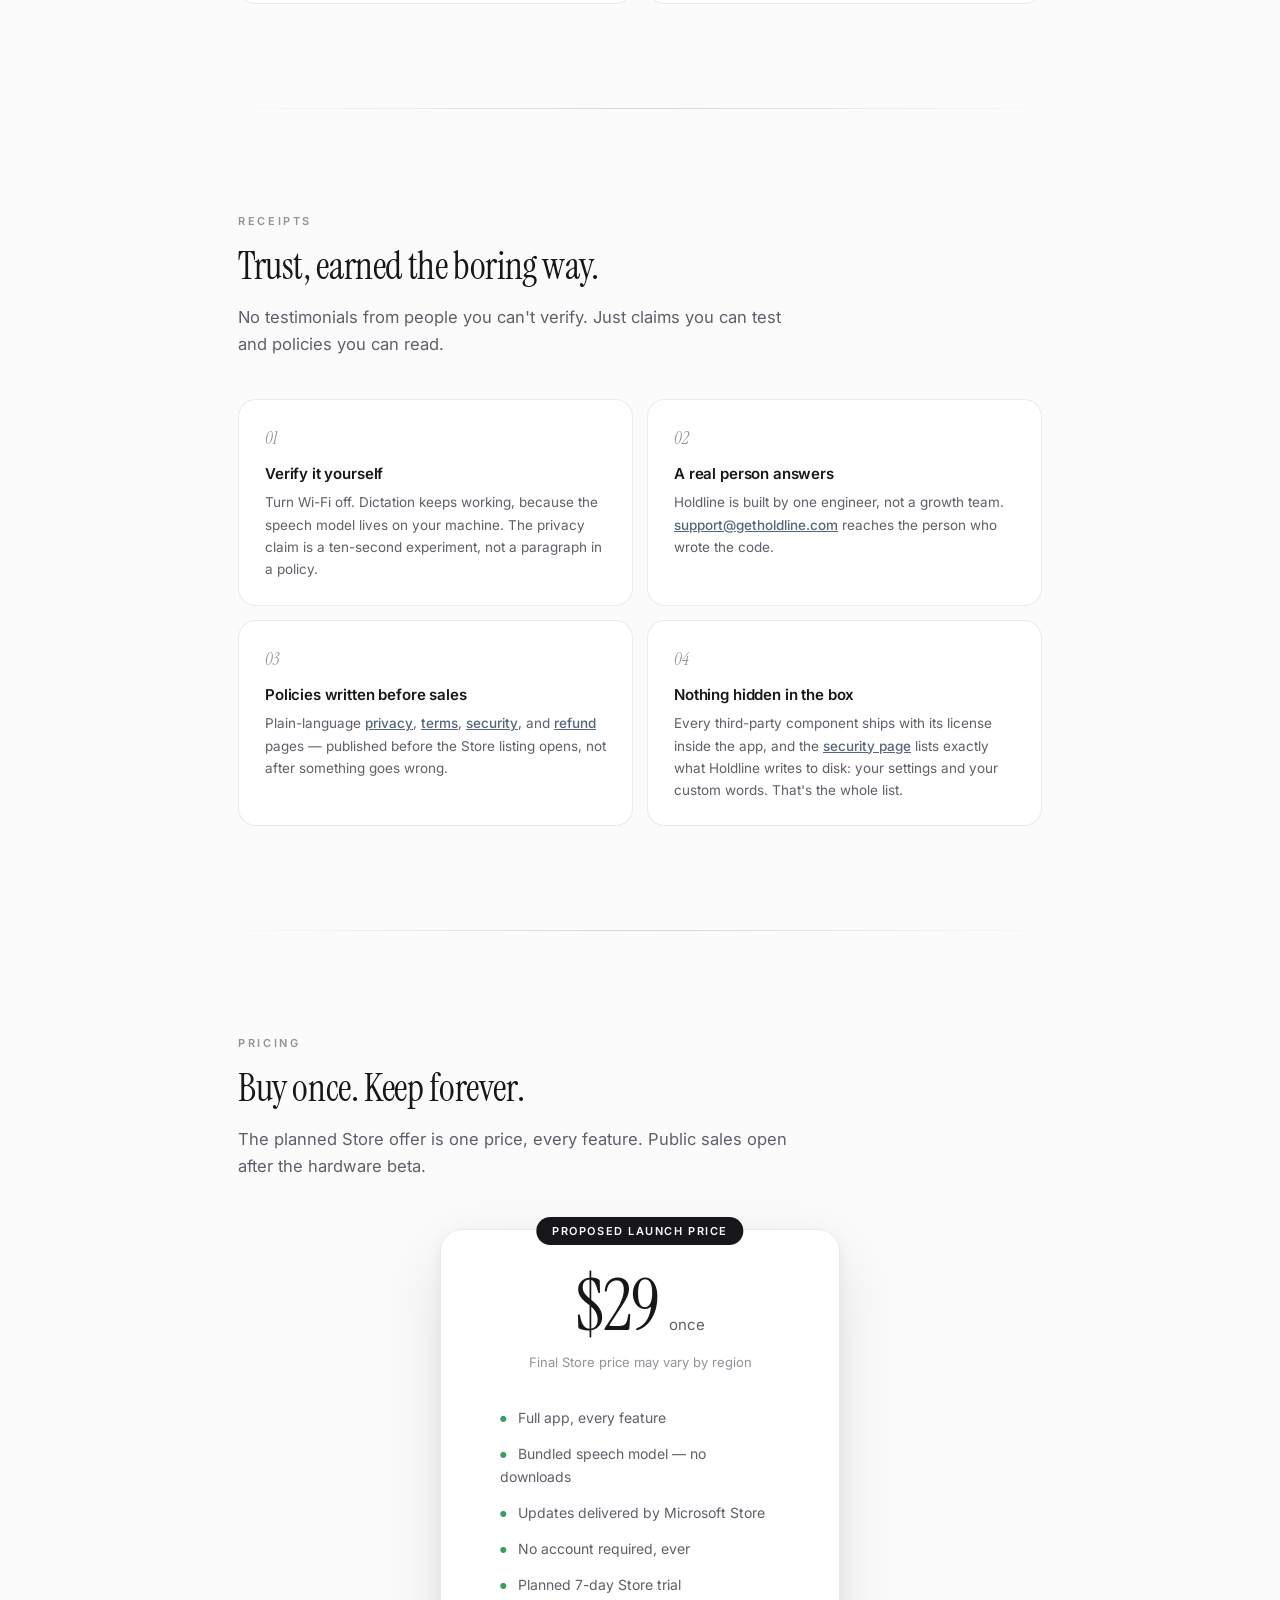
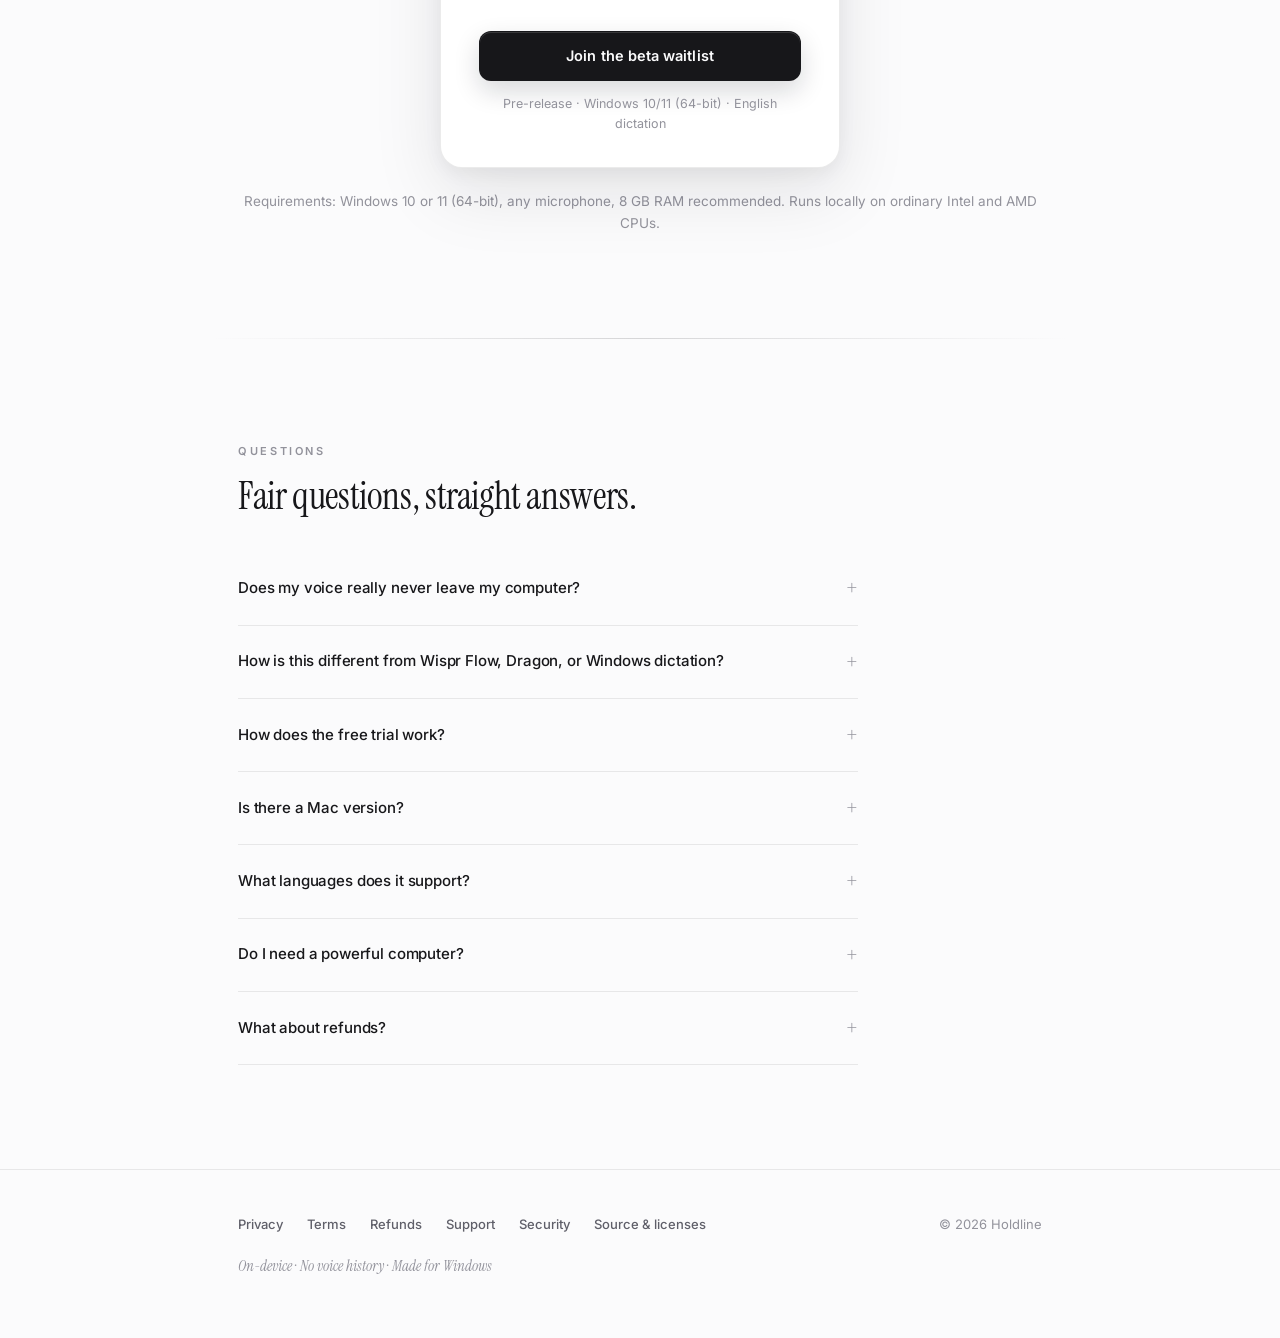
==== commit 067a8d75: "Windows now, macOS next" ====
--- a/index.html
+++ b/index.html
@@ -286,6 +286,24 @@
   section{padding:78px 0}
   .hero{padding:72px 0 60px}
 }
+@media (max-width:560px){
+  html,body{overflow-x:hidden}
+  .container{padding-left:18px;padding-right:18px}
+  .nav{gap:10px}.nav .links{gap:0}.nav .btn-small{padding:8px 12px}
+  .hero{padding-top:64px}
+  .wordmark{width:min(245px,72vw)}
+  .hero .tag{font-size:10.5px;letter-spacing:.18em}
+  .chip{max-width:100%;white-space:normal;justify-content:center;line-height:1.35}
+  .hero h1{font-size:clamp(31px,9.2vw,40px)}
+  .hero .sub{font-size:16.5px}
+  .hero .cta{flex-direction:column;align-items:stretch}
+  .hero .cta .btn{width:100%}
+  .trust-strip{gap:9px 18px}
+  .line-stage{width:100%}
+  .line-shell{width:min(334px,calc(100vw - 48px))}
+  canvas#wave{width:100%}
+  .line-caption{font-size:15px}
+}
 @media (prefers-reduced-motion: reduce){
   .chip .pulse::after{animation:none;display:none}
 }
@@ -326,7 +344,7 @@
       <span><span class="t-dot"></span>Processed on-device</span>
       <span><span class="t-dot"></span>Works with Wi-Fi off</span>
       <span><span class="t-dot"></span>No account, no telemetry</span>
-      <span><span class="t-dot"></span>Windows 10 &amp; 11</span>
+      <span><span class="t-dot"></span>Windows now · macOS next</span>
     </div>
 
     <div class="line-stage">
@@ -458,6 +476,10 @@
           <p>A 7-day Microsoft Store trial is planned for launch. Trial availability and regional terms will be confirmed on the Store listing before sales open.</p>
         </details>
         <details>
+          <summary>Is there a Mac version?</summary>
+          <p>It's in development — same idea, same privacy: hold a key, speak, release, all on-device. The beta is Windows-first; macOS follows. If you're on a Mac, join the beta list and say so, and you'll be first in line when it's ready.</p>
+        </details>
+        <details>
           <summary>What languages does it support?</summary>
           <p>Holdline v1 is tuned for English for the lowest latency. More languages are on the roadmap.</p>
         </details>
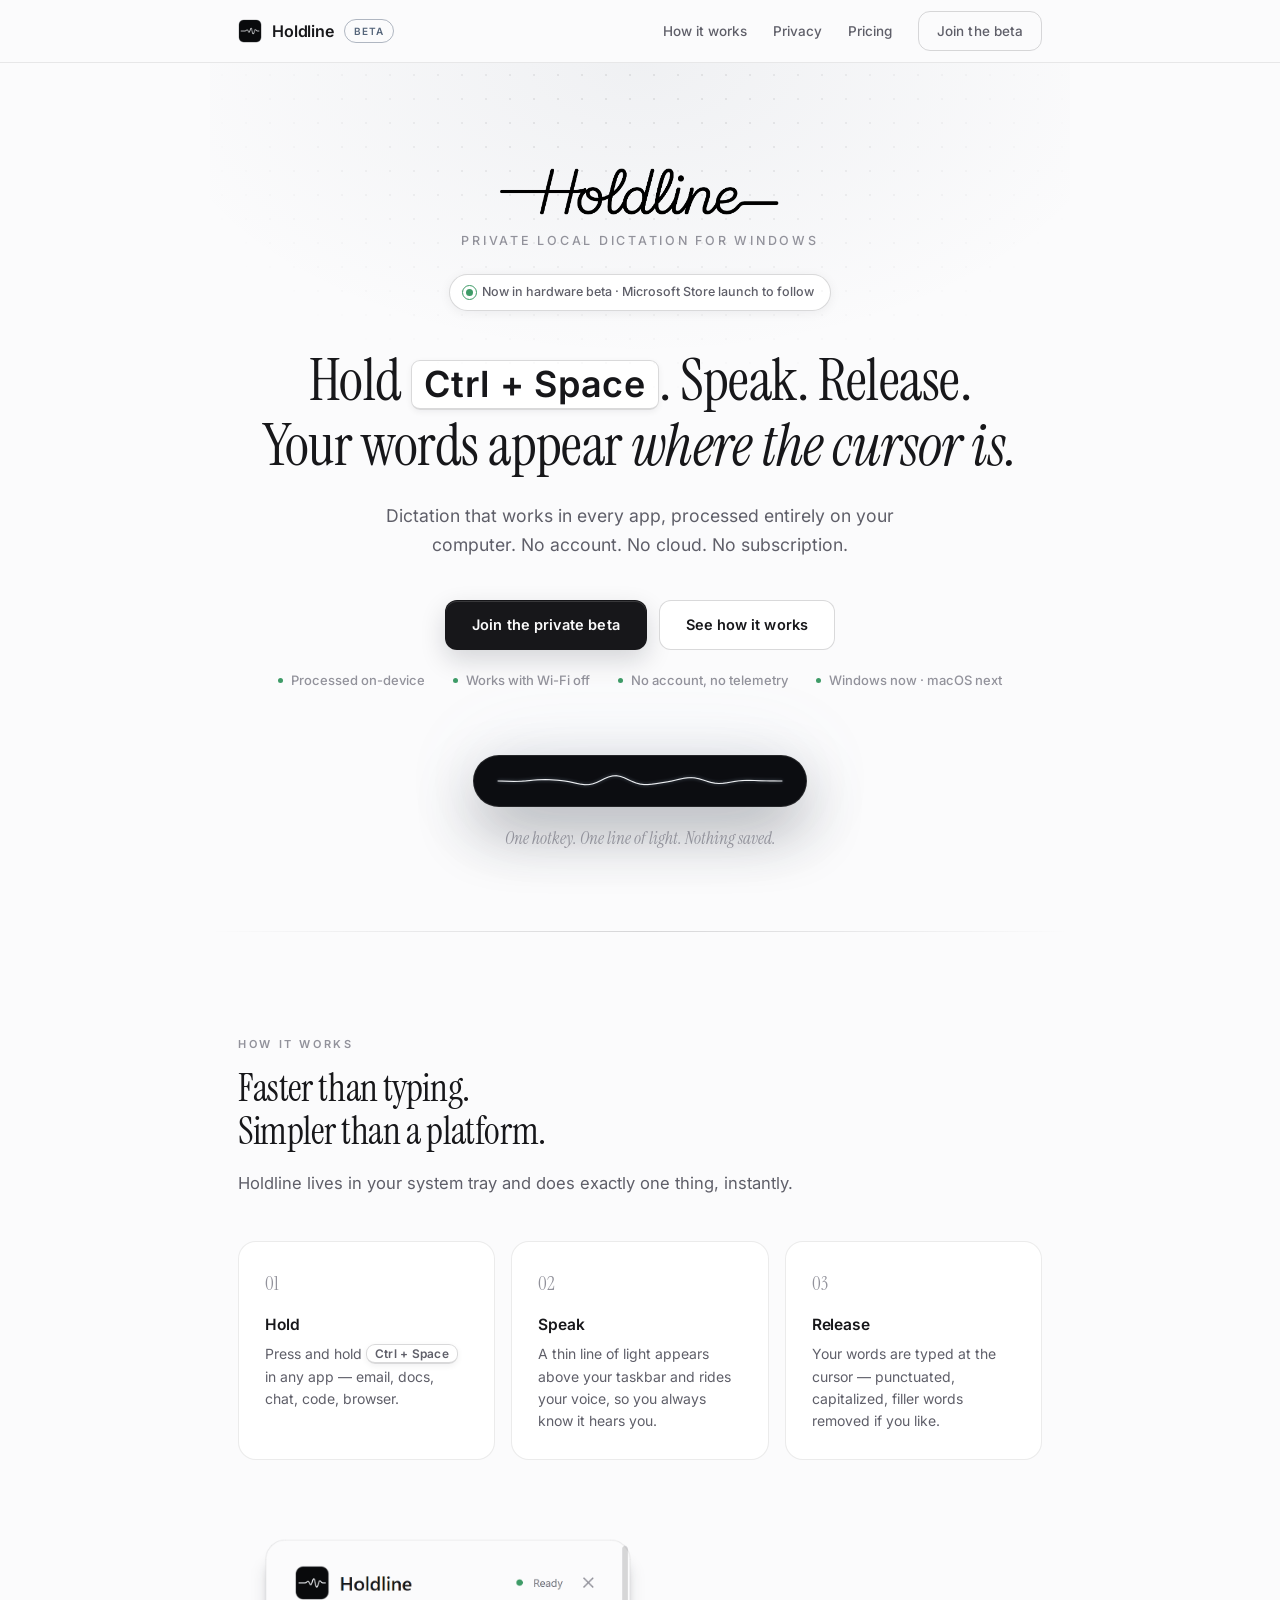
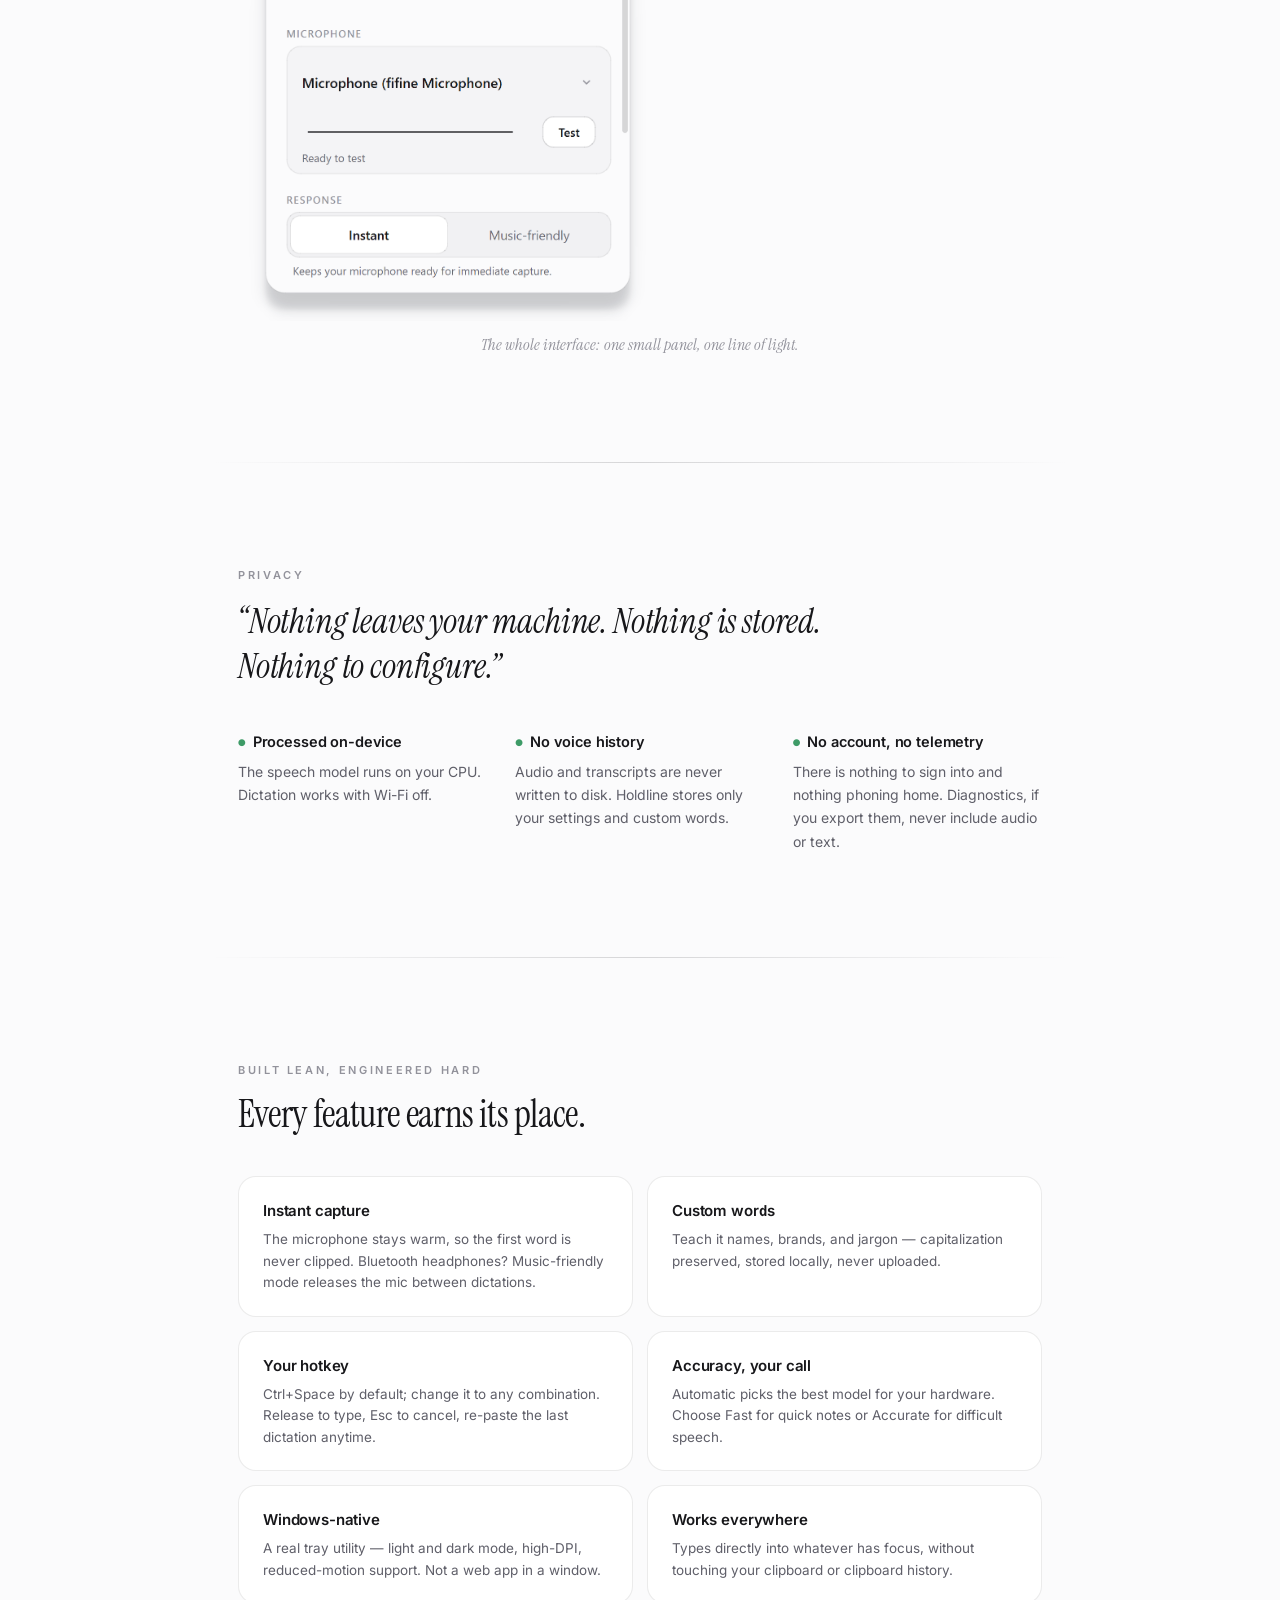
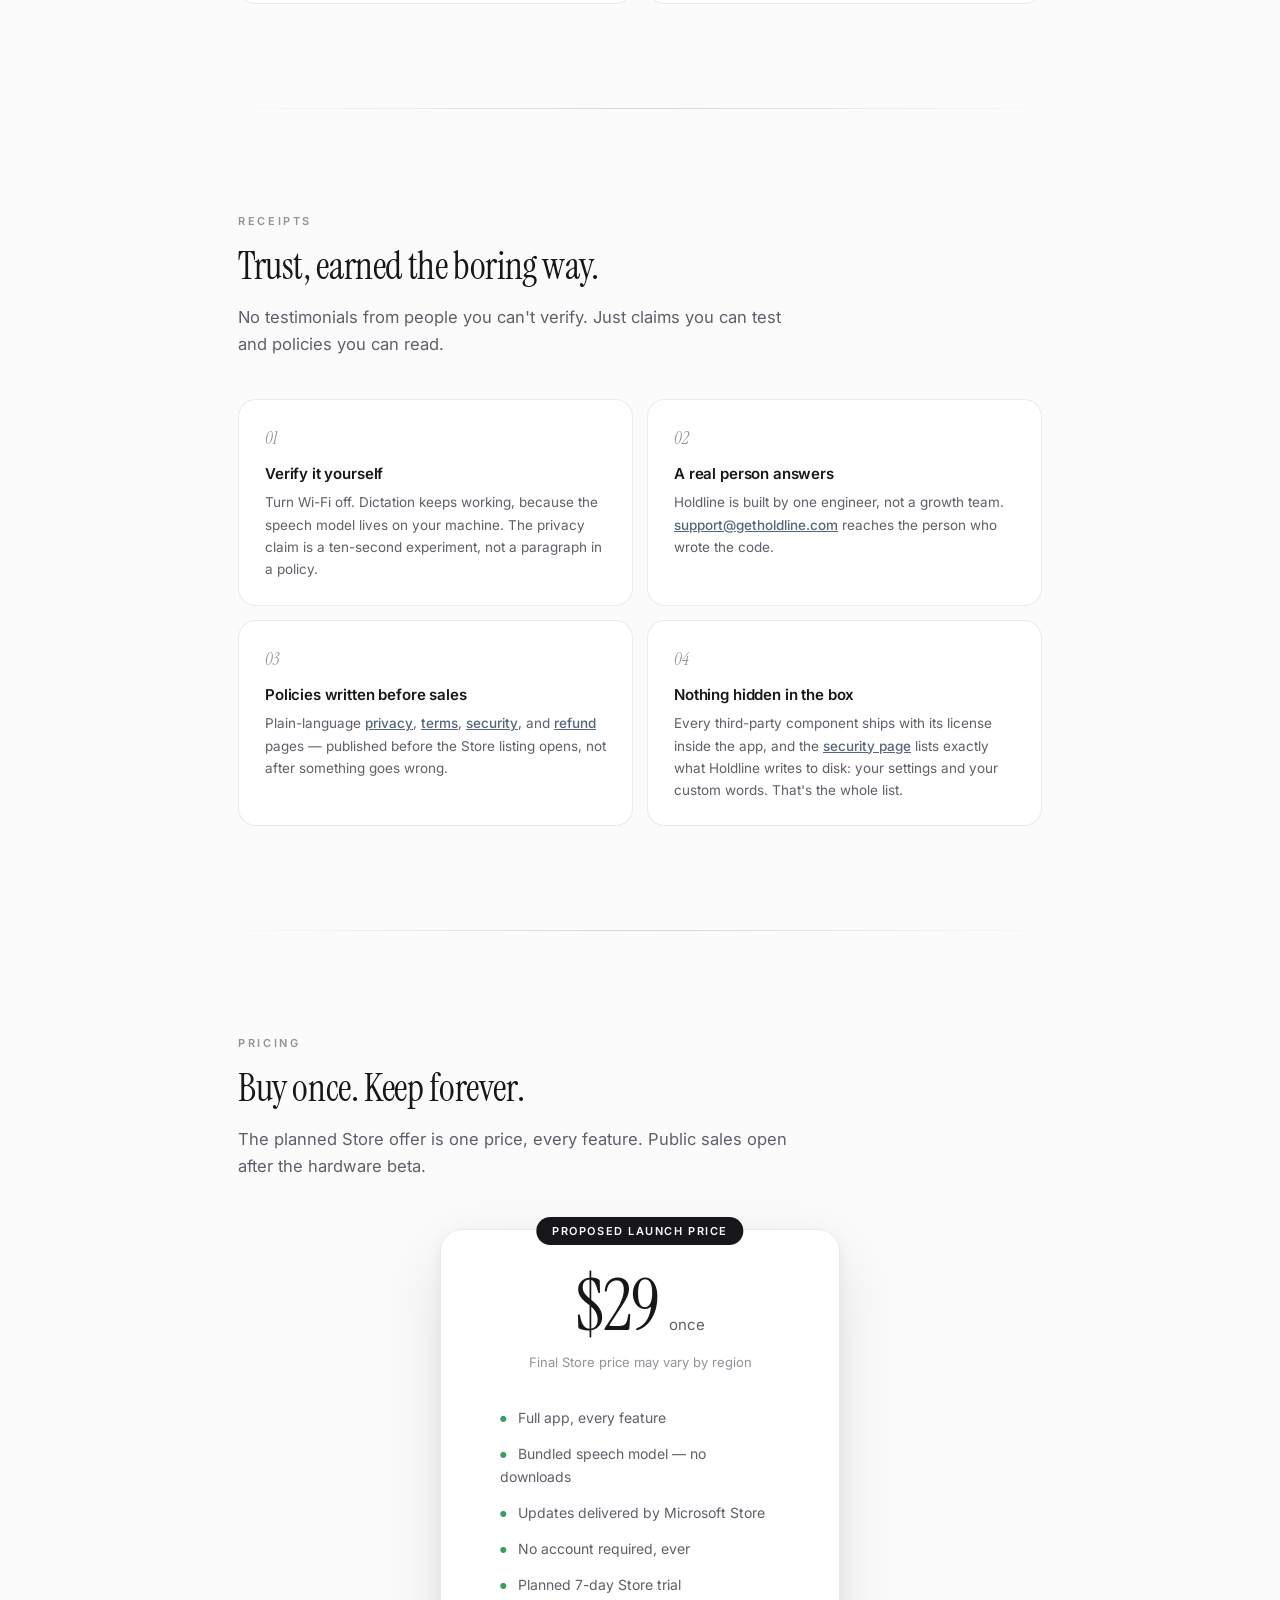
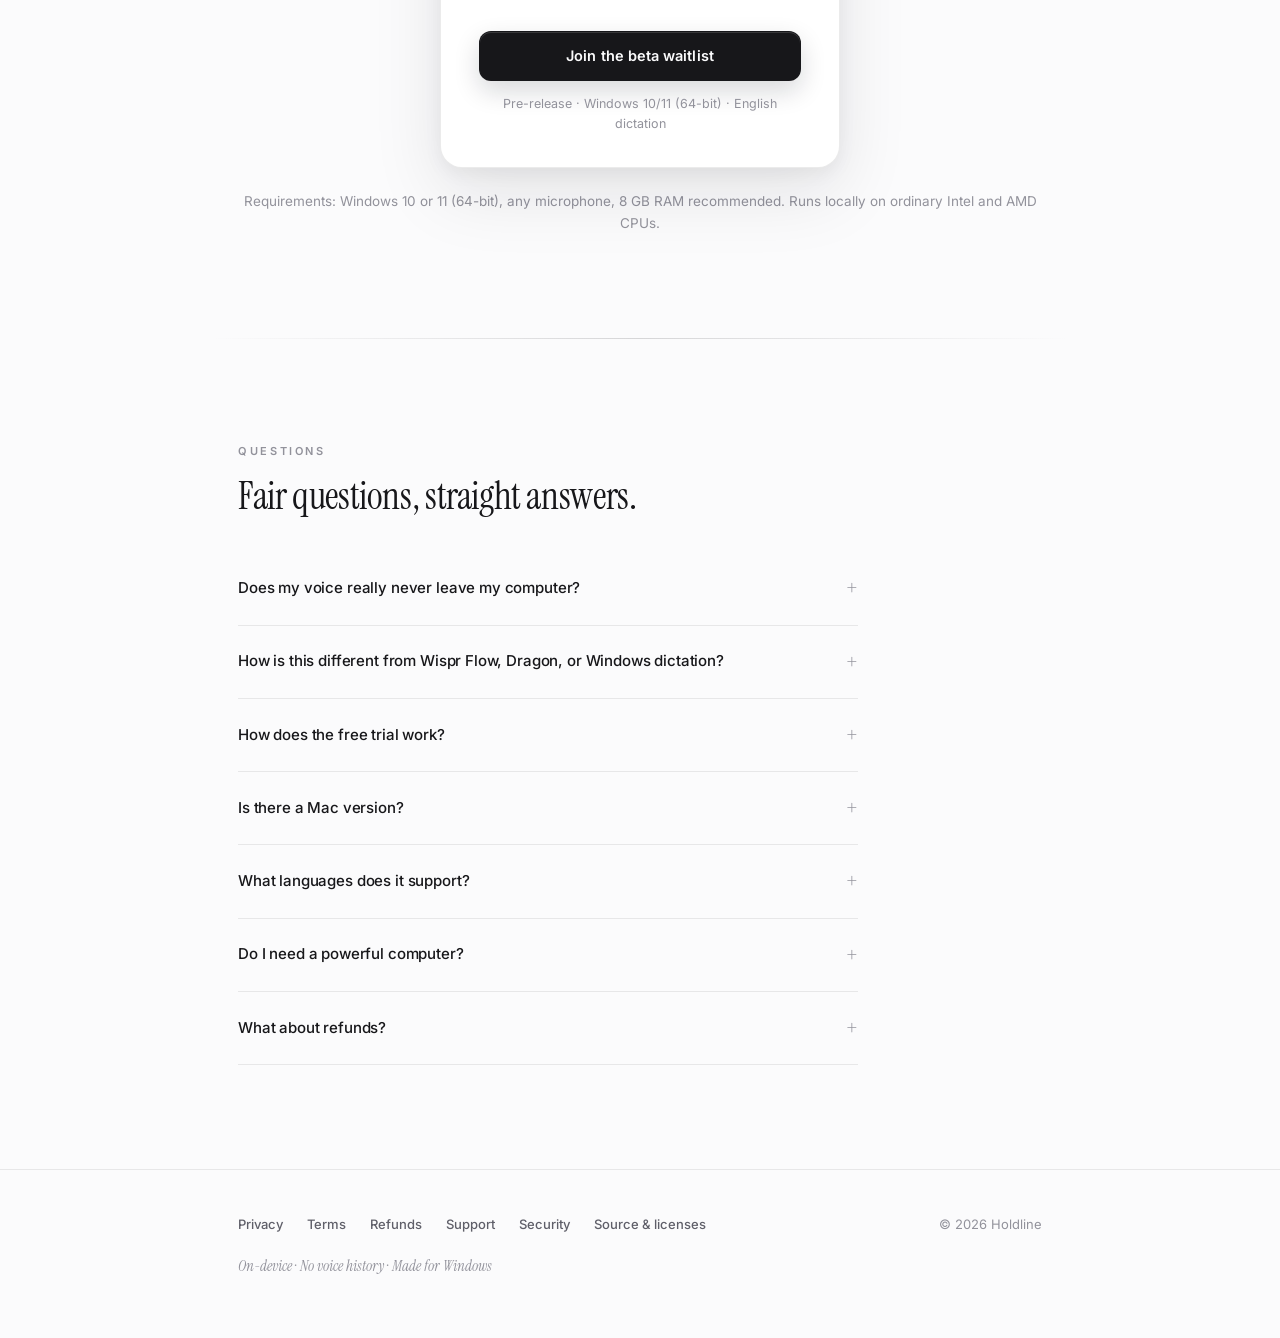
==== commit bf25f96e: "Quiet the nav beta button" ====
--- a/index.html
+++ b/index.html
@@ -96,6 +96,11 @@
 .btn-secondary{background:var(--surface);border-color:var(--border-strong);color:var(--text)}
 .btn-secondary:hover{background:var(--surface-2);transform:translateY(-1px)}
 .btn-small{padding:8px 18px;font-size:13.5px}
+.btn-ghost{
+  background:transparent;border-color:var(--border-strong);
+  color:var(--text-2);font-weight:500;box-shadow:none;
+}
+.btn-ghost:hover{background:var(--surface-2);color:var(--text);transform:none}
 
 /* hero */
 .hero{padding:104px 0 78px;text-align:center;position:relative}
@@ -320,7 +325,7 @@
       <a href="#how" class="hide-sm">How it works</a>
       <a href="#privacy" class="hide-sm">Privacy</a>
       <a href="#pricing" class="hide-sm">Pricing</a>
-      <a class="btn btn-primary btn-small beta-link" href="mailto:support@getholdline.com?subject=Holdline%20beta">Join the beta</a>
+      <a class="btn btn-ghost btn-small beta-link" href="mailto:support@getholdline.com?subject=Holdline%20beta">Join the beta</a>
     </nav>
   </div>
 </header>
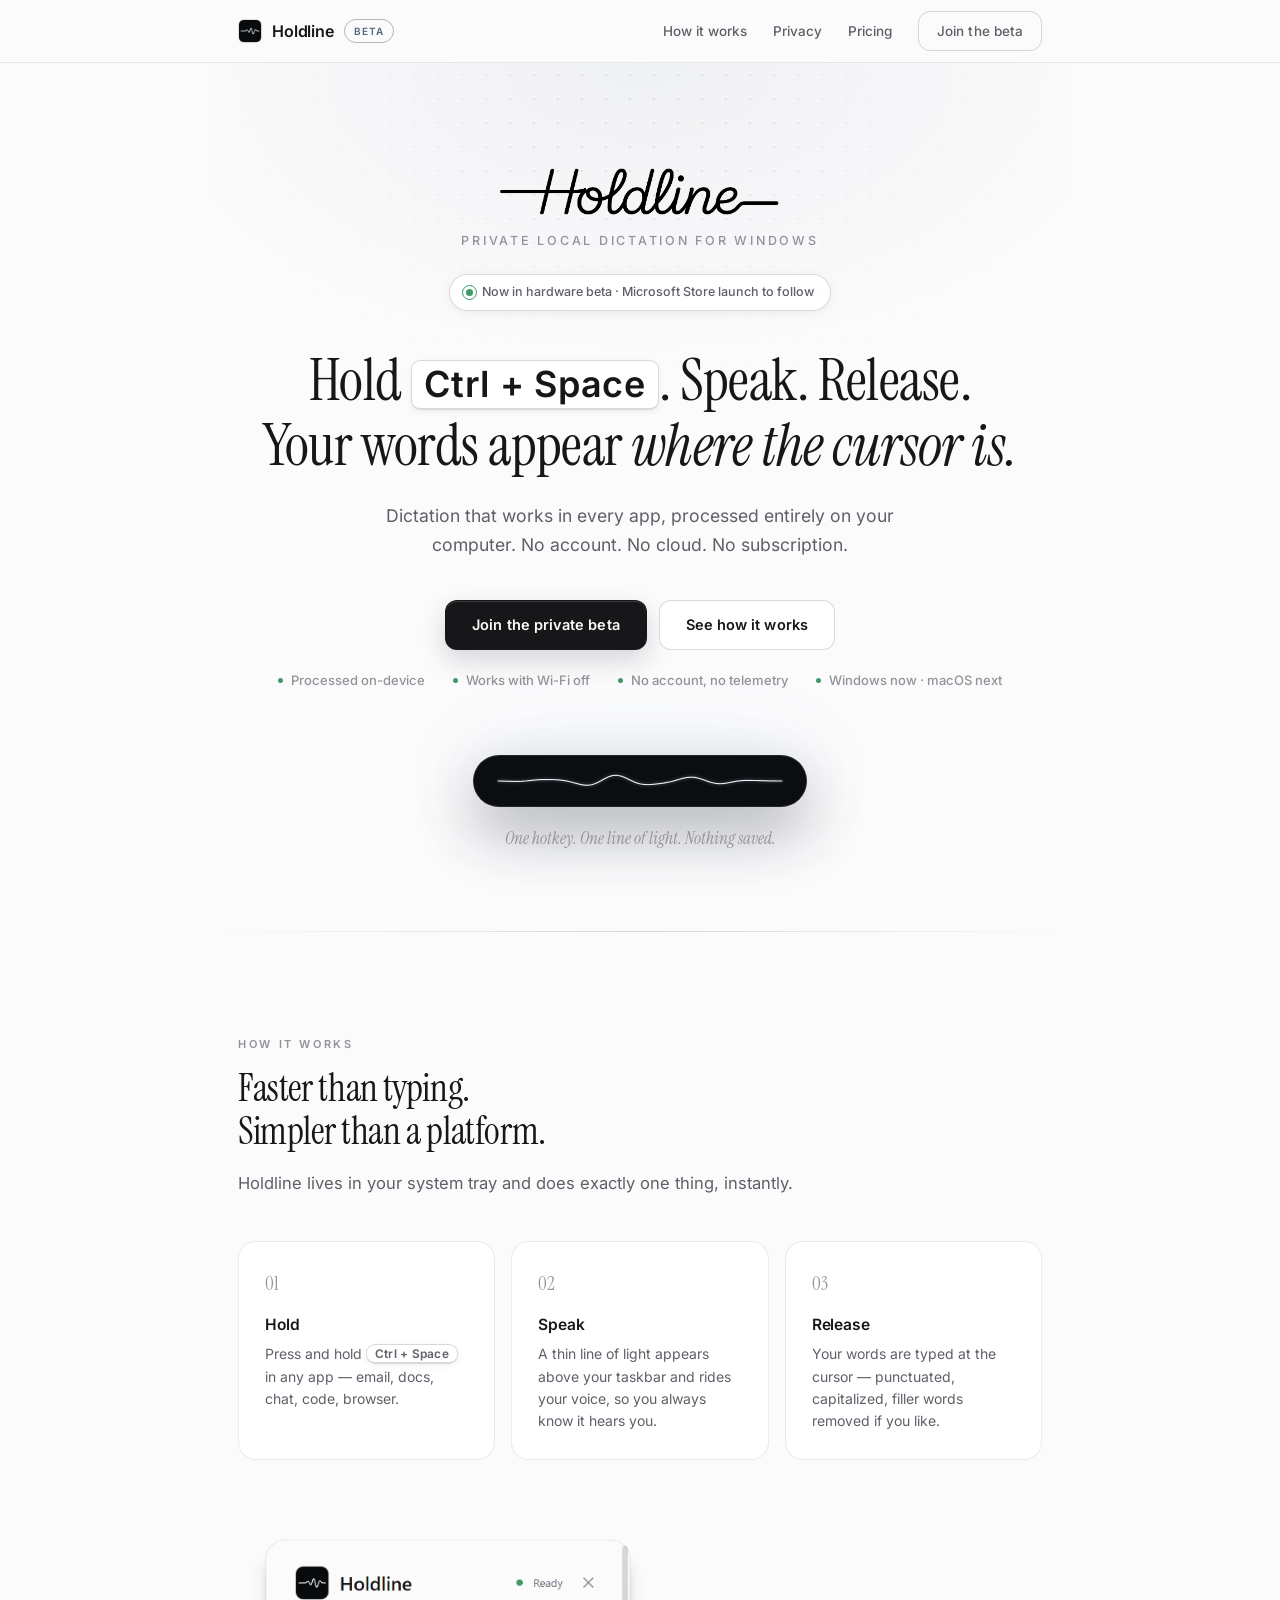
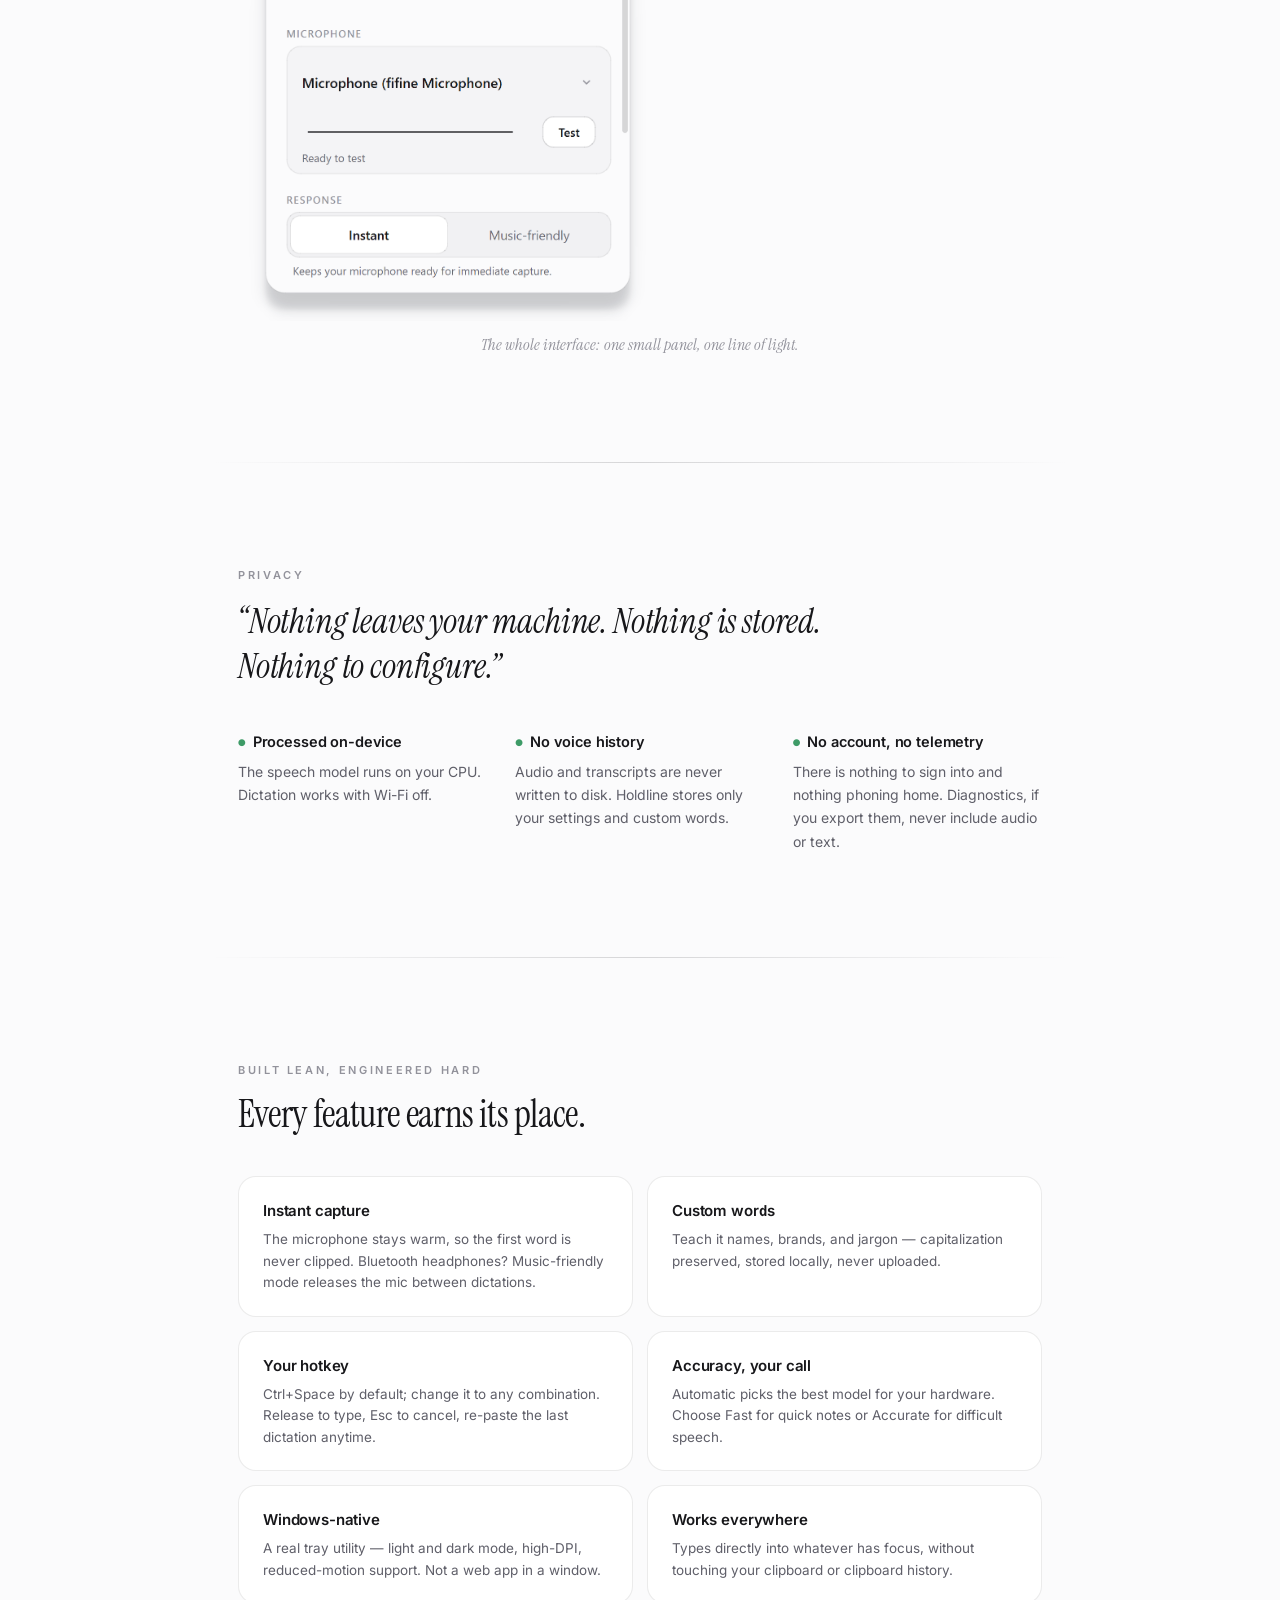
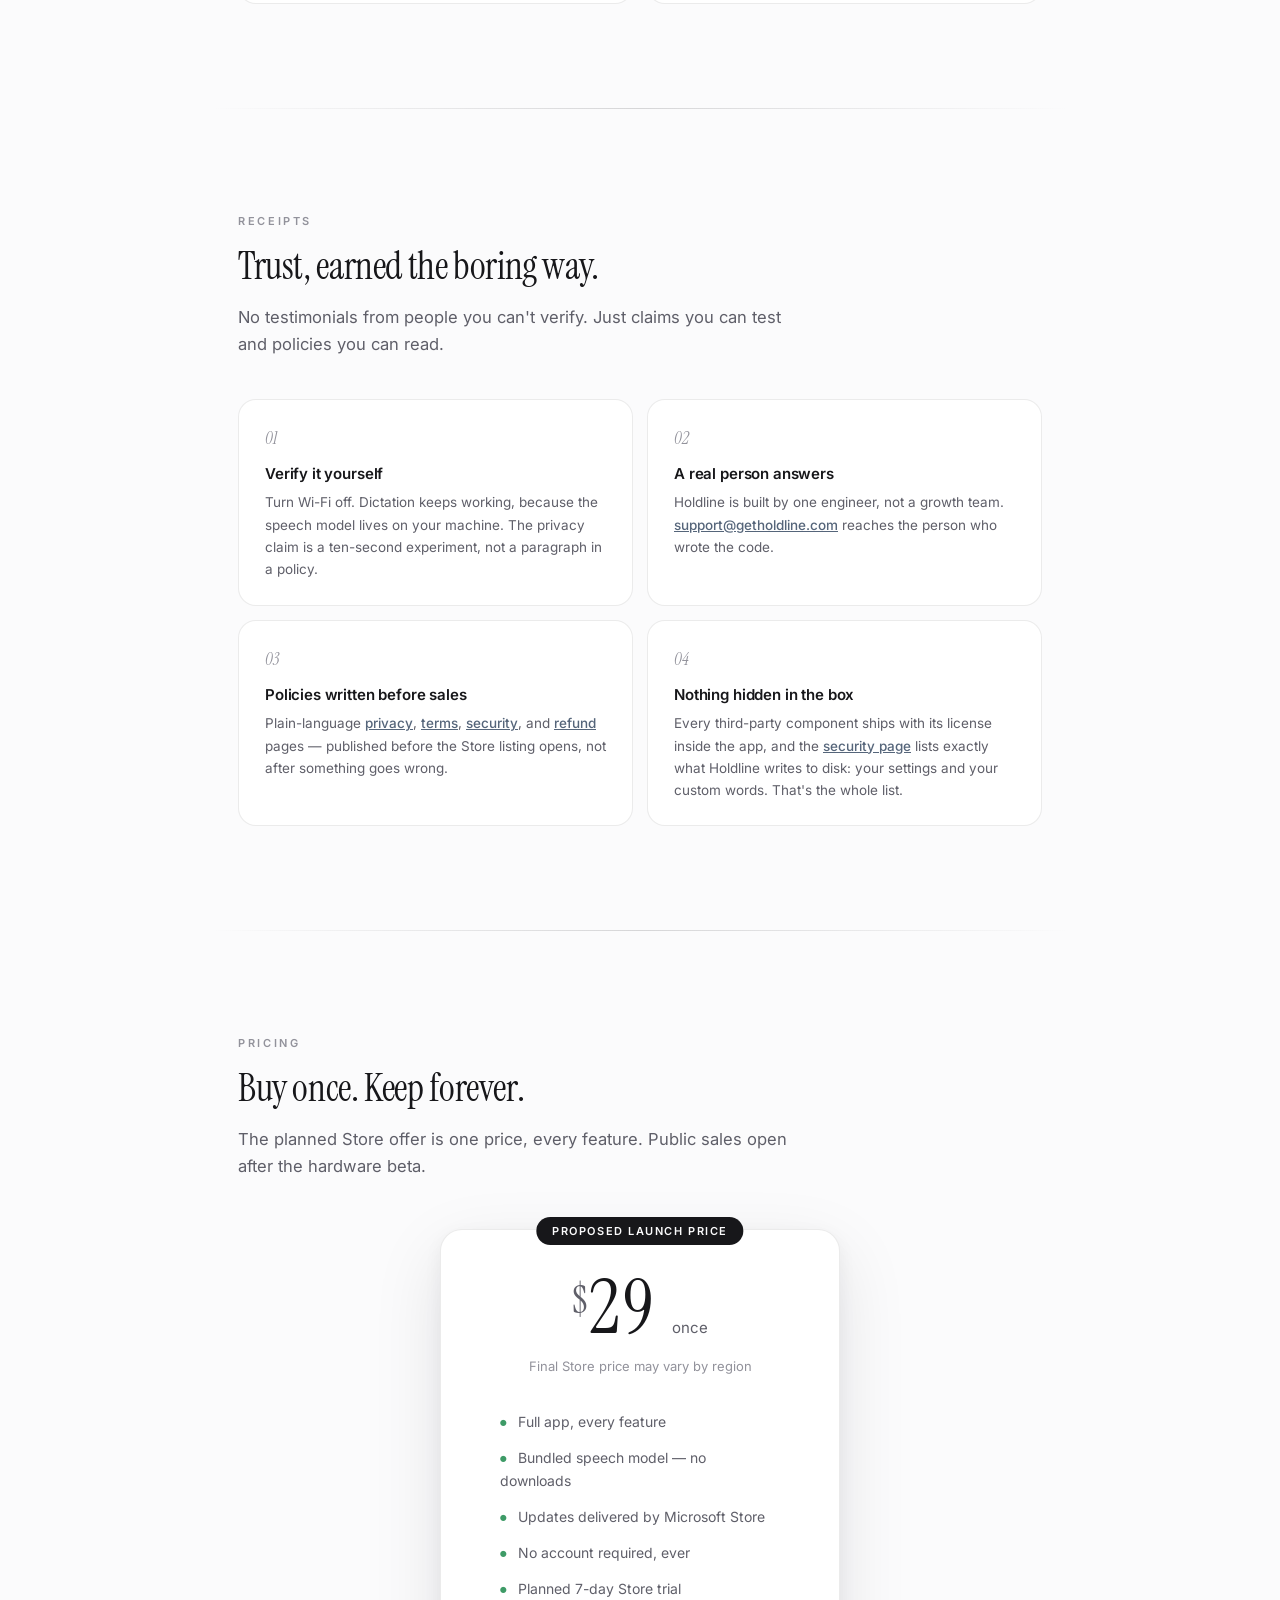
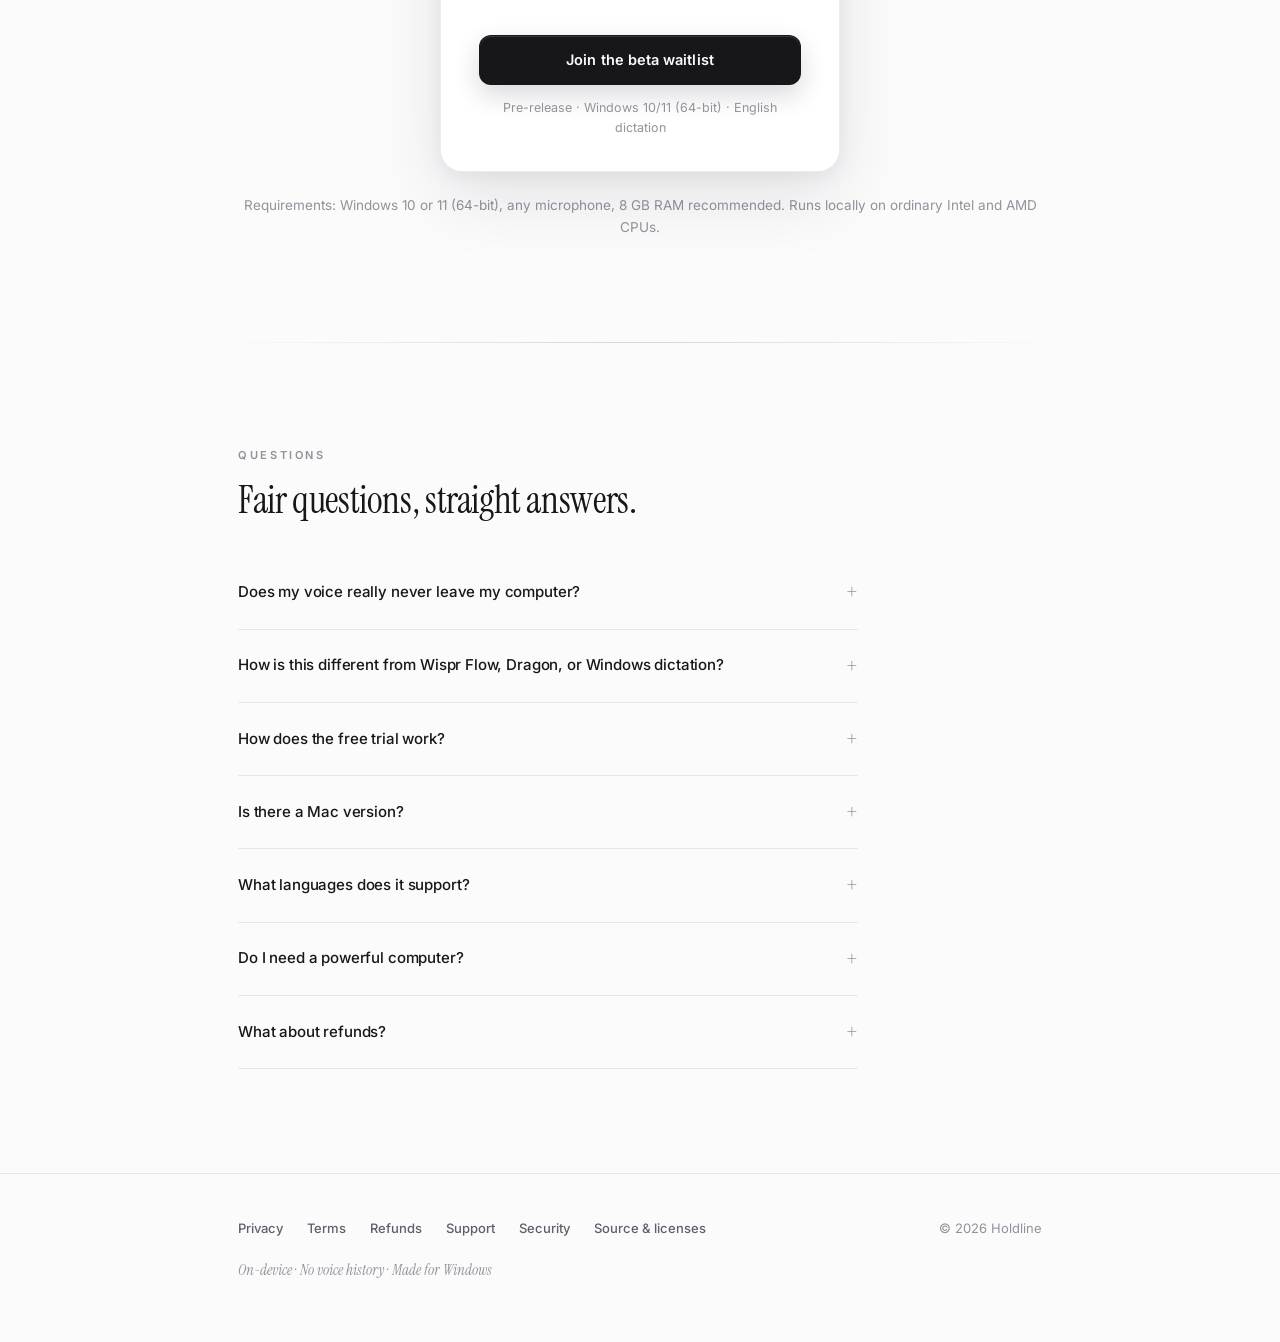
==== commit 301c5a7e: "Price typography" ====
--- a/index.html
+++ b/index.html
@@ -207,7 +207,8 @@
   font-size:11px;font-weight:600;letter-spacing:.14em;text-transform:uppercase;
   padding:5px 16px;border-radius:999px;white-space:nowrap;
 }
-.price{font-family:var(--font-display);font-size:72px;font-weight:400;letter-spacing:-.02em;line-height:1}
+.price{font-family:var(--font-display);font-size:76px;font-weight:400;letter-spacing:.035em;line-height:1}
+.price .cur{font-size:.5em;vertical-align:.52em;color:var(--text-2);margin-right:1px;letter-spacing:0}
 .price small{font-family:var(--font-body);font-size:15px;color:var(--text-2);font-weight:400;letter-spacing:0}
 .price-card .later{color:var(--text-3);font-size:13px;margin:10px 0 26px}
 .includes{list-style:none;text-align:left;margin:0 auto 28px;max-width:280px}
@@ -444,7 +445,7 @@
       <p class="lede">The planned Store offer is one price, every feature. Public sales open after the hardware beta.</p>
       <div class="price-card">
         <div class="price-badge">Proposed launch price</div>
-        <div class="price">$29 <small>once</small></div>
+        <div class="price"><span class="cur">$</span>29 <small>once</small></div>
         <div class="later">Final Store price may vary by region</div>
         <ul class="includes">
           <li>Full app, every feature</li>
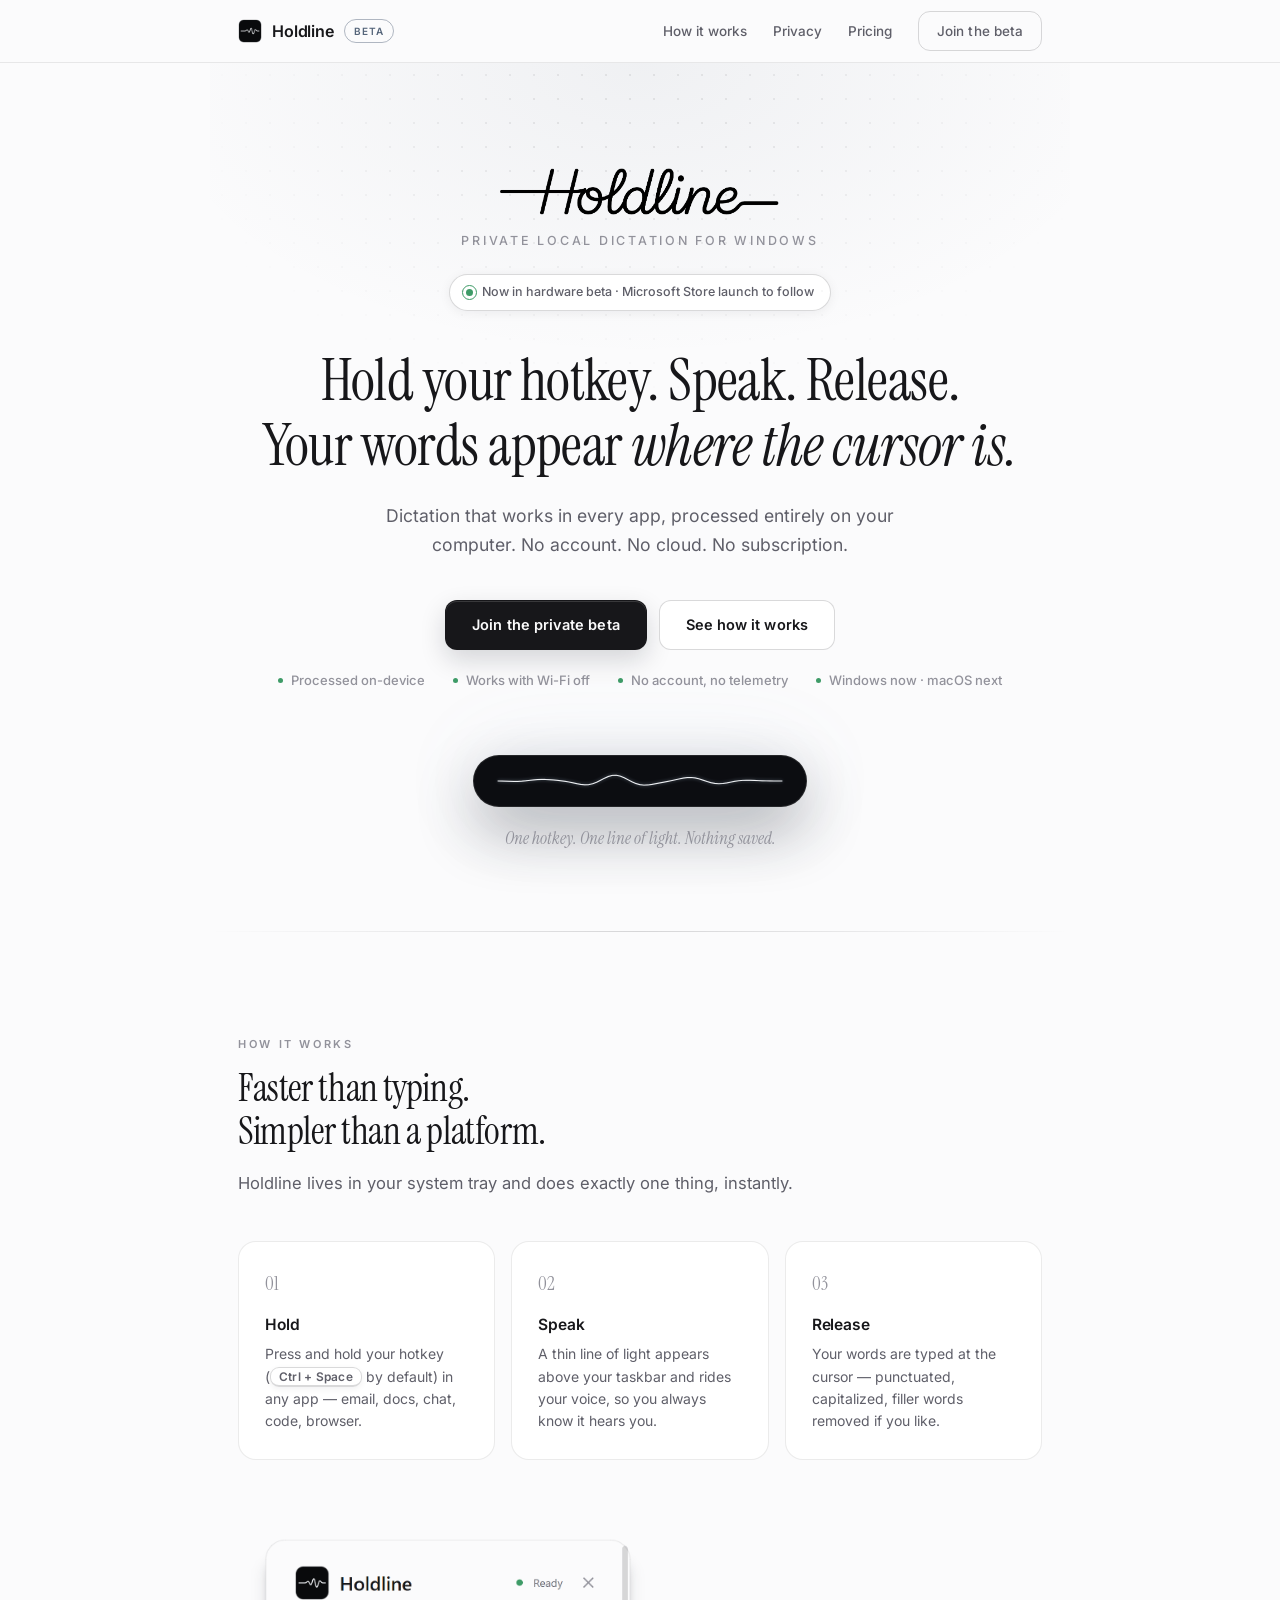
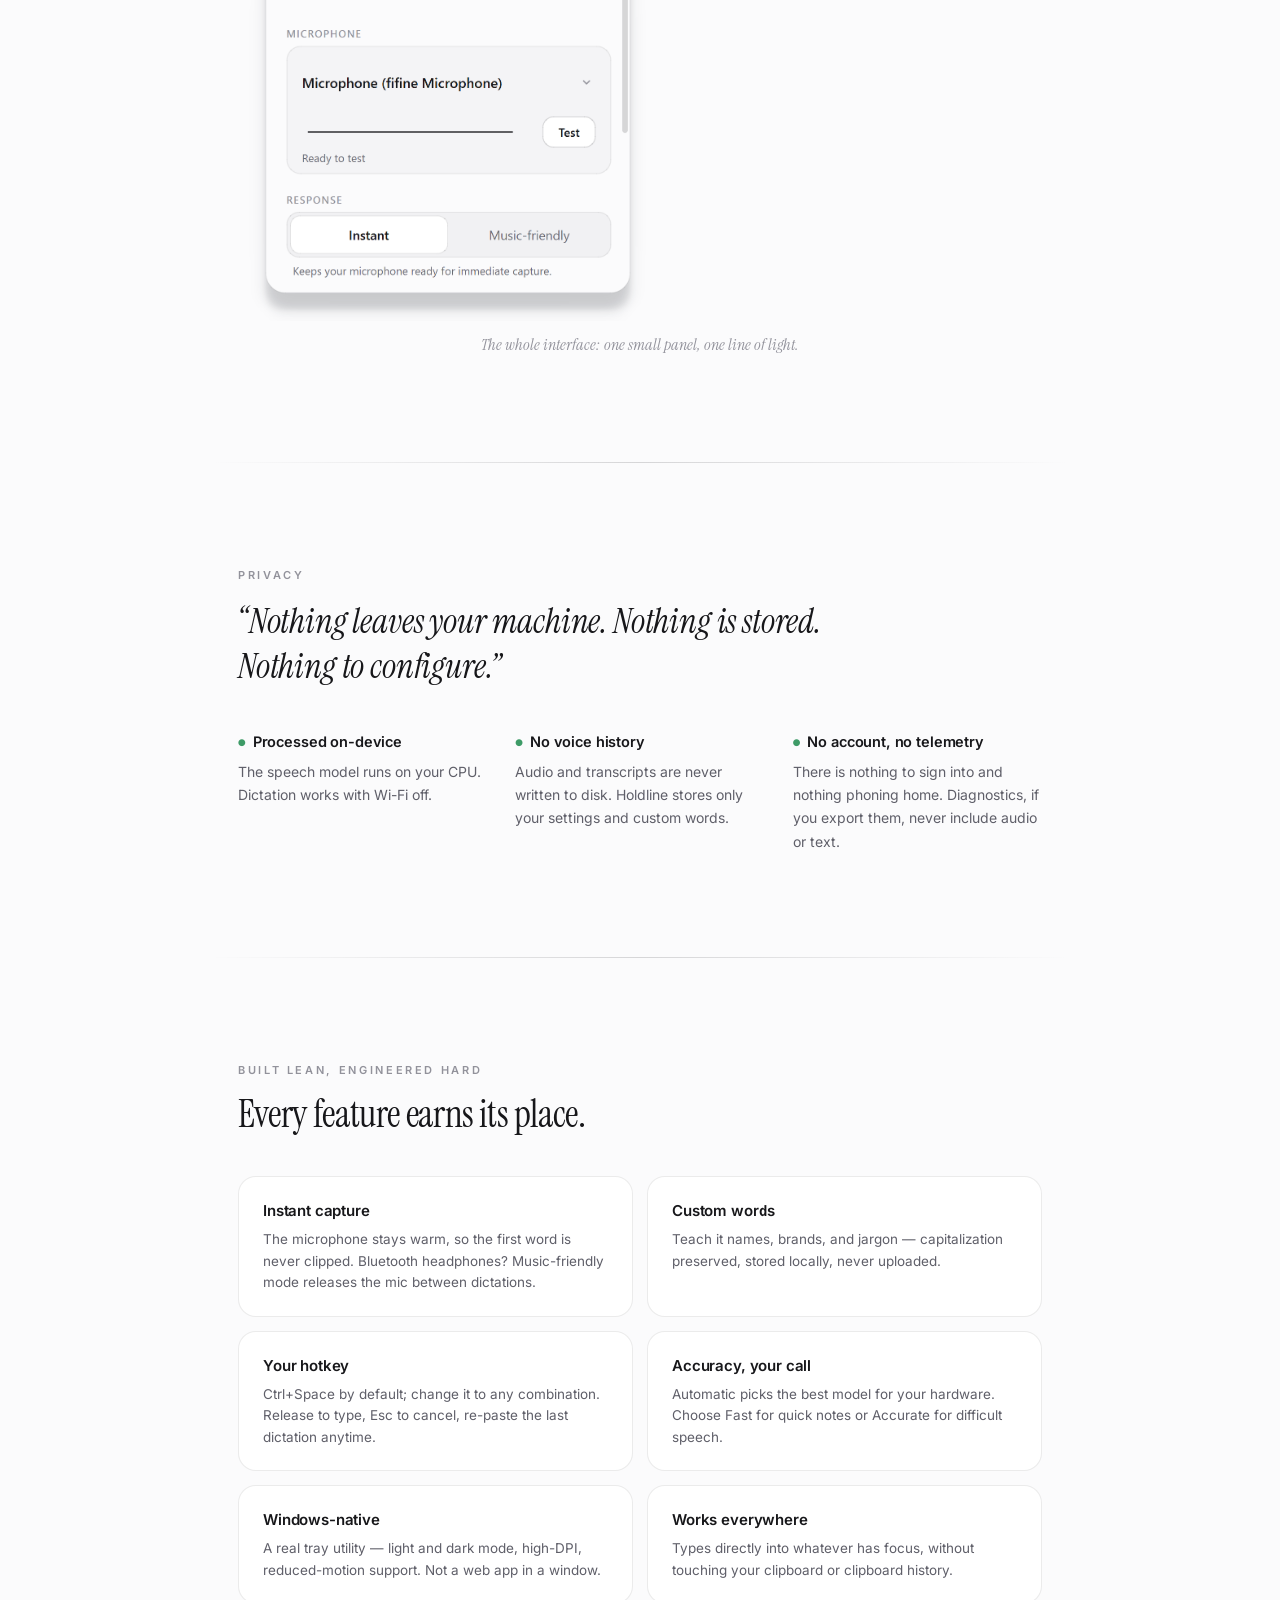
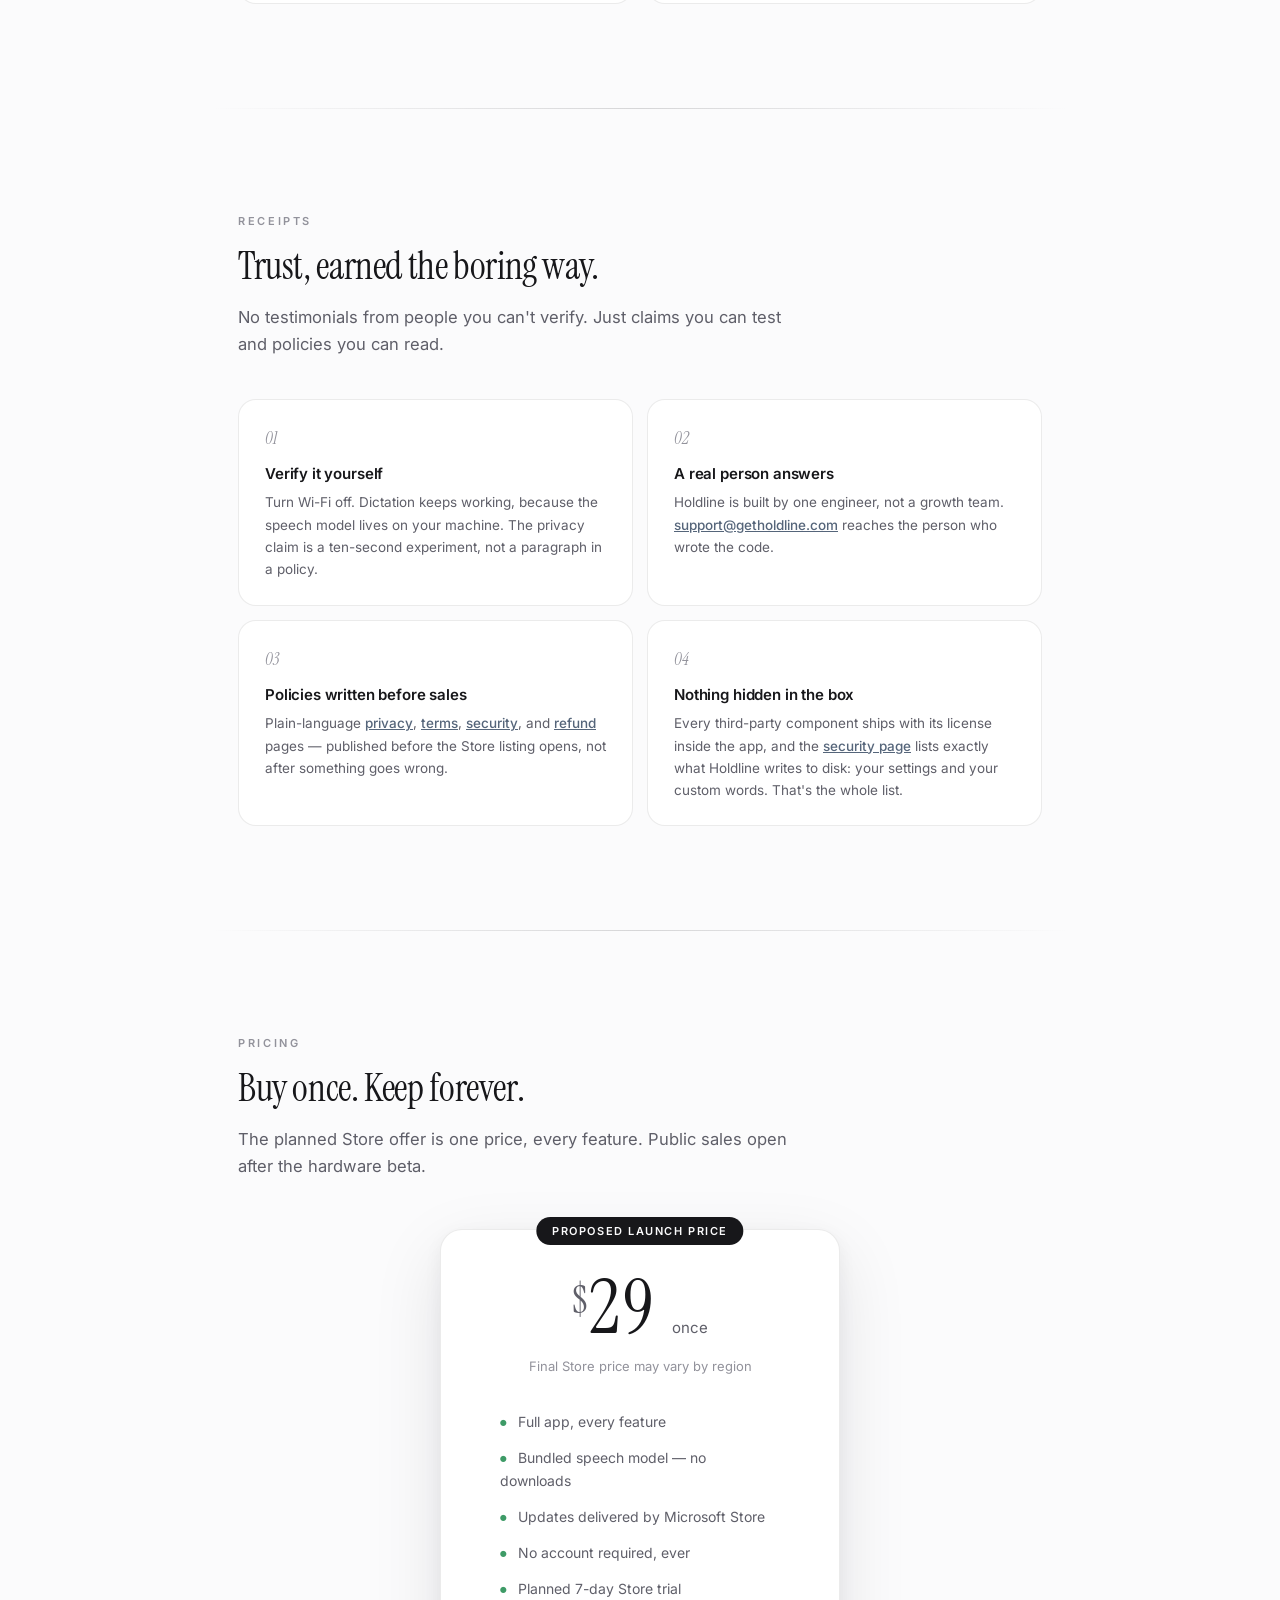
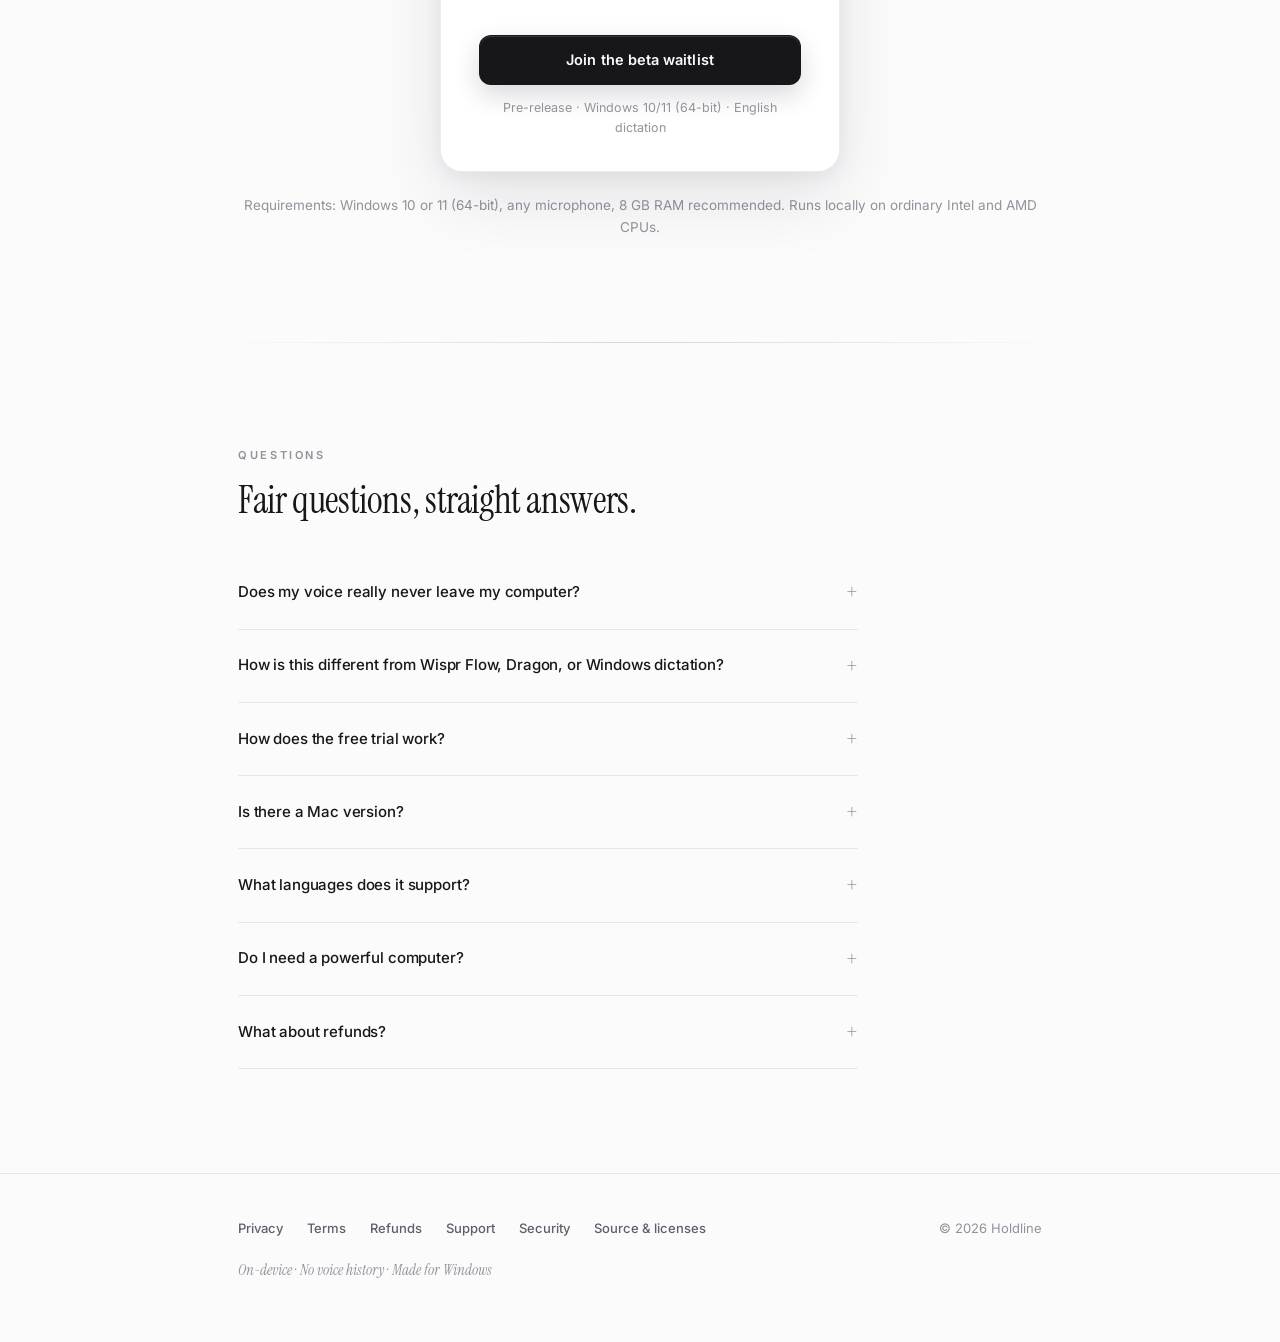
==== commit 5c45cbf0: "Generalize hotkey wording; Ctrl+Space stated only as the default Co-Authored-By: Claude Fable 5 <nor" ====
--- a/index.html
+++ b/index.html
@@ -4,7 +4,7 @@
 <meta charset="UTF-8">
 <meta name="viewport" content="width=device-width, initial-scale=1.0">
 <title>Holdline — private local dictation for Windows</title>
-<meta name="description" content="Hold Ctrl+Space, speak, release — your words appear where the cursor is. Private, on-device English dictation for Windows. Join the Holdline beta.">
+<meta name="description" content="Hold a hotkey, speak, release — your words appear where the cursor is. Private, on-device English dictation for Windows. Join the Holdline beta.">
 <link rel="icon" href="assets/favicon.ico">
 <meta property="og:title" content="Holdline — private local dictation for Windows">
 <meta property="og:description" content="One hotkey. One line of light. Nothing saved. Join the Windows beta.">
@@ -337,7 +337,7 @@
     <img class="wordmark" src="assets/holdline-wordmark.png" alt="Holdline">
     <div class="tag" style="margin-bottom:22px">Private local dictation for Windows</div>
     <div><span class="chip"><span class="pulse"></span>Now in hardware beta · Microsoft Store launch to follow</span></div>
-    <h1>Hold <kbd>Ctrl + Space</kbd>. Speak. Release.<br>Your words appear <em>where the cursor is.</em></h1>
+    <h1>Hold your hotkey. Speak. Release.<br>Your words appear <em>where the cursor is.</em></h1>
     <p class="sub">
       Dictation that works in every app, processed entirely on your computer.
       No account. No cloud. No subscription.
@@ -366,7 +366,7 @@
       <p class="lede">Holdline lives in your system tray and does exactly one thing, instantly.</p>
       <div class="steps">
         <div class="step card-hover"><div class="n">01</div><h3>Hold</h3>
-          <p>Press and hold <kbd>Ctrl + Space</kbd> in any app — email, docs, chat, code, browser.</p></div>
+          <p>Press and hold your hotkey (<kbd>Ctrl + Space</kbd> by default) in any app — email, docs, chat, code, browser.</p></div>
         <div class="step card-hover"><div class="n">02</div><h3>Speak</h3>
           <p>A thin line of light appears above your taskbar and rides your voice, so you always know it hears you.</p></div>
         <div class="step card-hover"><div class="n">03</div><h3>Release</h3>
